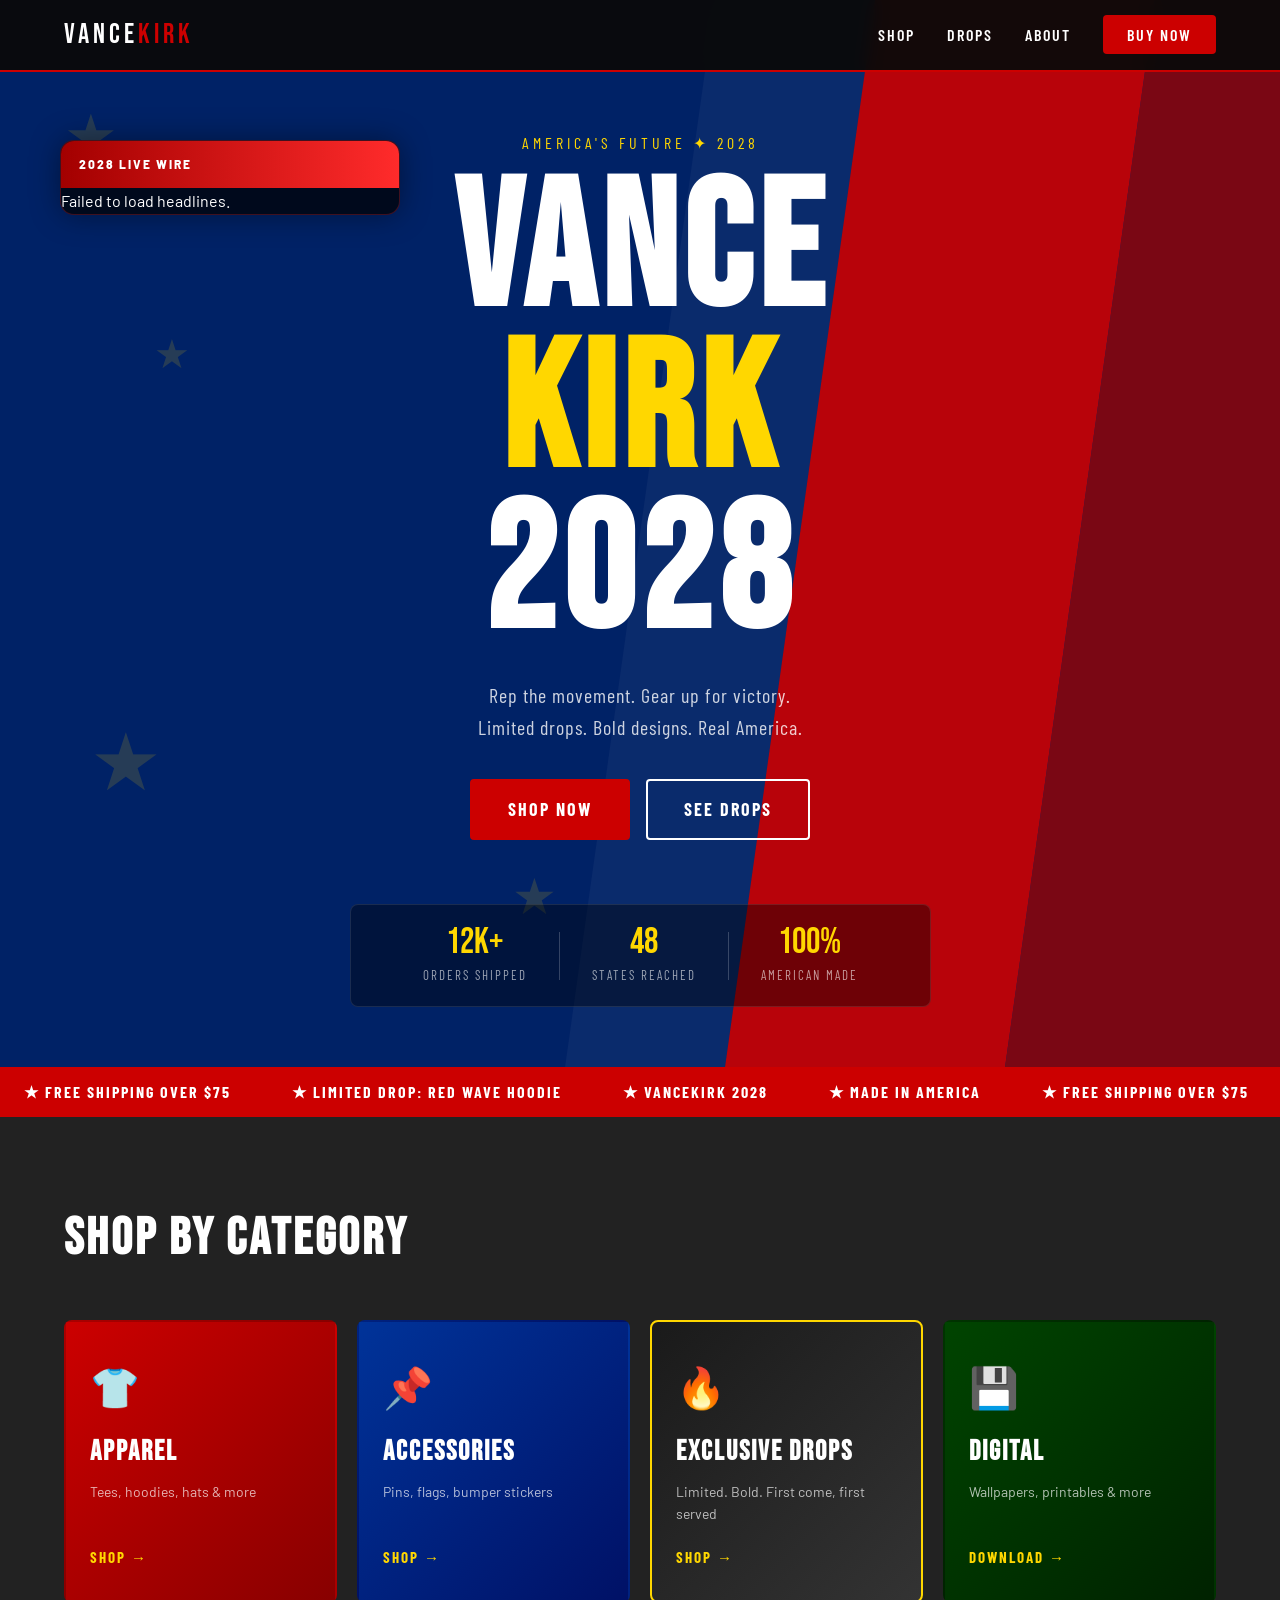
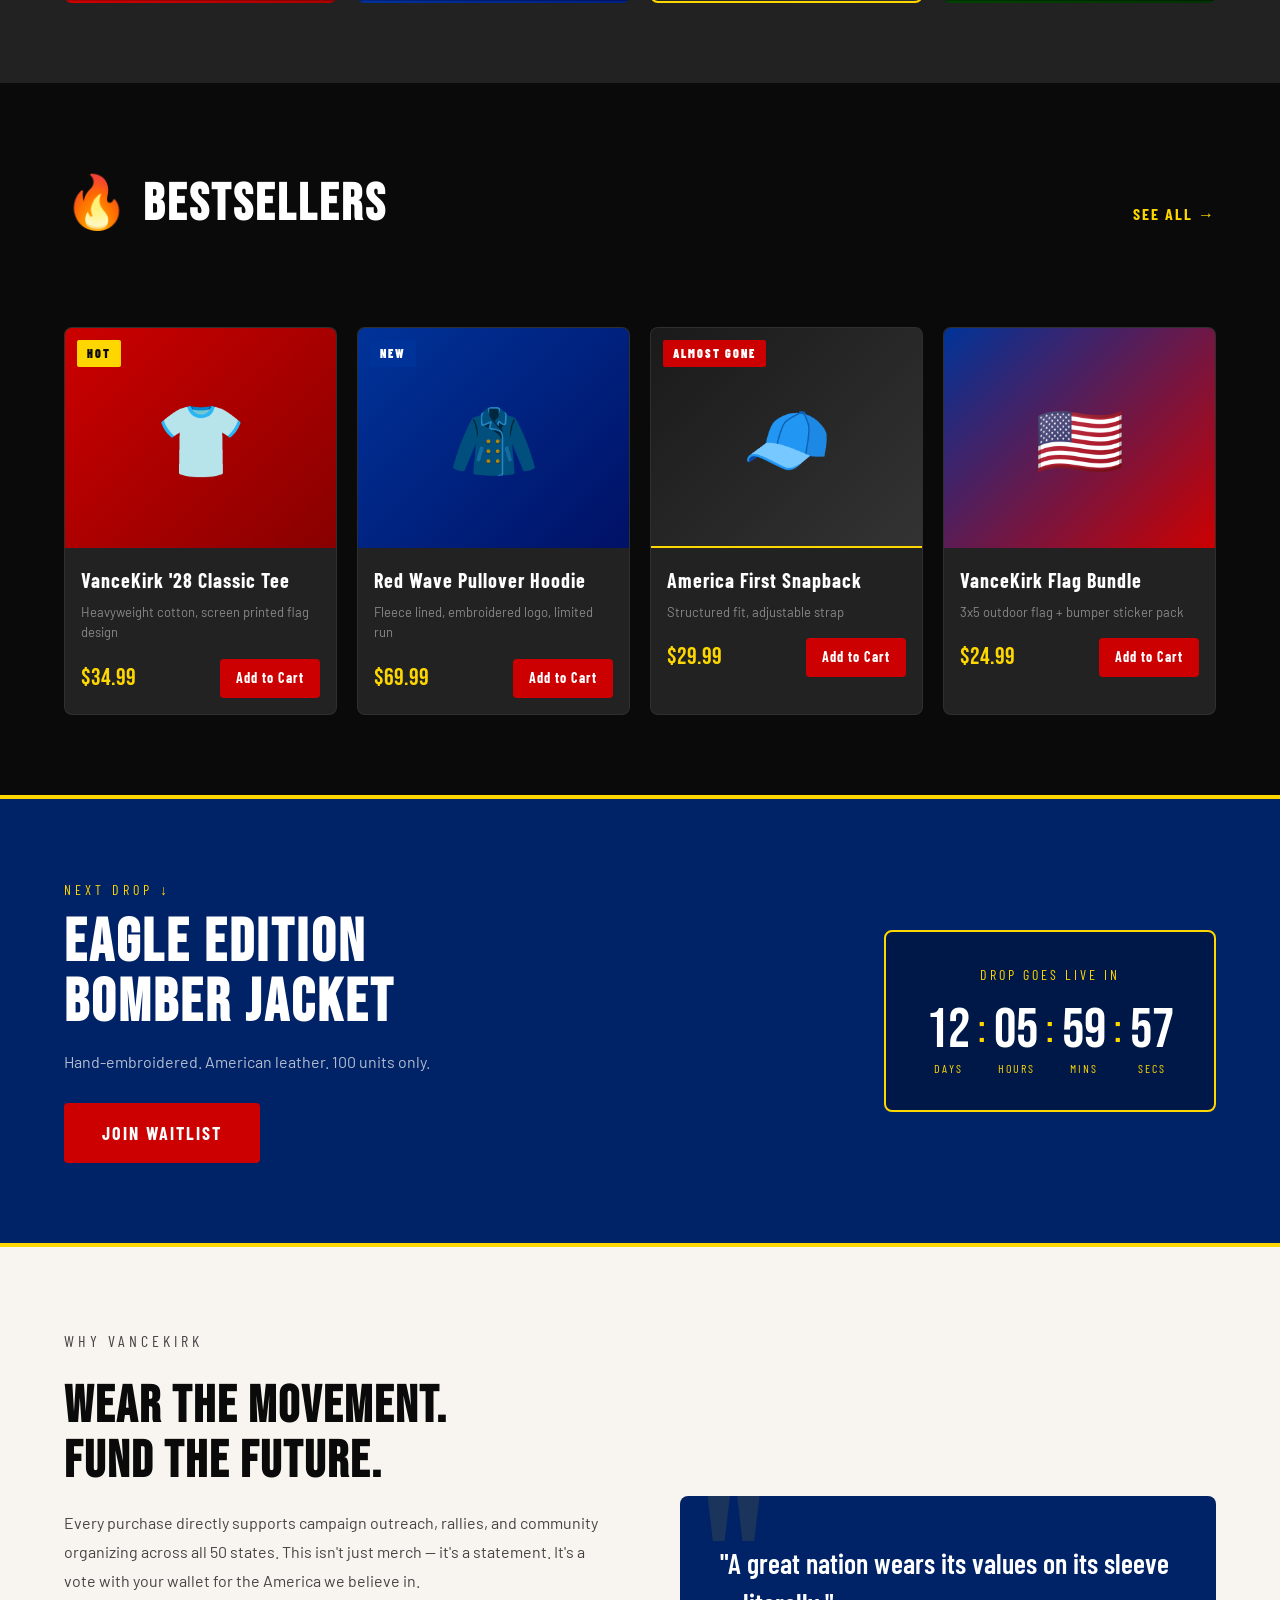
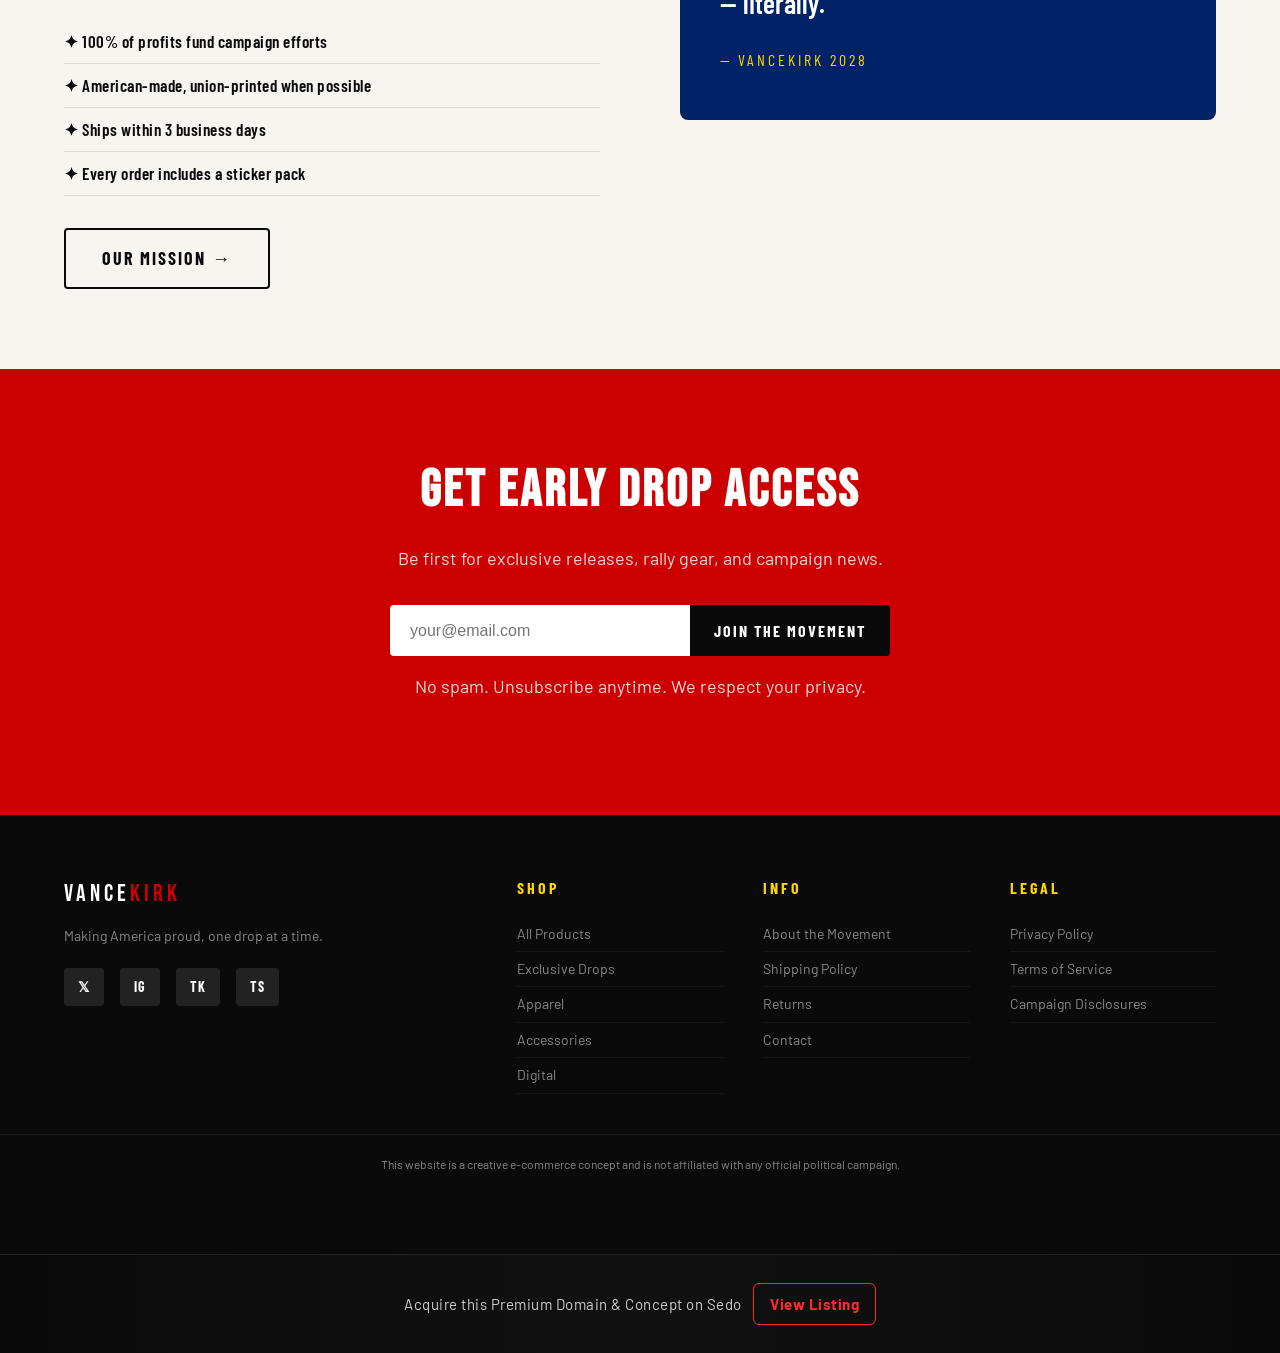
==== index.html @ 20e919e7 "Add floating news panel with dynamic headlines" ====
<!DOCTYPE html>
<html lang="en">
<head>
  <meta charset="UTF-8" />
  <meta name="viewport" content="width=device-width, initial-scale=1.0" />
  <title>VanceKirk Store — 2028</title>
  <link rel="preconnect" href="https://fonts.googleapis.com" />
  <link href="https://fonts.googleapis.com/css2?family=Bebas+Neue&family=Barlow+Condensed:wght@400;600;700;900&family=Barlow:wght@400;500;600&display=swap" rel="stylesheet" />
  <link rel="stylesheet" href="css/style.css" />
</head>
<body>

  <!-- NAV -->
  <nav class="navbar">
    <div class="nav-inner">
      <a href="index.html" class="logo">VANCE<span>KIRK</span></a>
      <ul class="nav-links">
        <li><a href="shop.html">Shop</a></li>
        <li><a href="drops.html">Drops</a></li>
        <li><a href="about.html">About</a></li>
        <li><a href="shop.html" class="nav-cta">Buy Now</a></li>
      </ul>
      <button class="hamburger" aria-label="Open menu" onclick="toggleMenu()">&#9776;</button>
    </div>
    <div class="mobile-menu" id="mobileMenu">
      <a href="shop.html">Shop</a>
      <a href="drops.html">Drops</a>
      <a href="about.html">About</a>
    </div>
  </nav>

  <!-- HERO -->
  <section class="hero">
    <div class="floating-news">
  <div class="floating-news-header">
    2028 LIVE WIRE
  </div>

  <div id="news-feed" class="floating-news-feed">
    <div class="floating-news-item">
      Loading latest headlines...
    </div>
  </div>
</div>
    <div class="hero-bg">
      <div class="star star-1">★</div>
      <div class="star star-2">★</div>
      <div class="star star-3">★</div>
      <div class="star star-4">★</div>
      <div class="star star-5">★</div>
      <div class="stripe s1"></div>
      <div class="stripe s2"></div>
      <div class="stripe s3"></div>
    </div>
    <div class="hero-content">
      <p class="hero-eyebrow">America's Future ✦ 2028</p>
      <h1 class="hero-title">VANCE<br/><span>KIRK</span><br/>2028</h1>
      <p class="hero-sub">Rep the movement. Gear up for victory.<br/>Limited drops. Bold designs. Real America.</p>
      <div class="hero-btns">
        <a href="shop.html" class="btn btn-primary">Shop Now</a>
        <a href="drops.html" class="btn btn-outline">See Drops</a>
      </div>
      <div class="hero-stats">
        <div class="stat"><span class="stat-num">12K+</span><span class="stat-label">Orders Shipped</span></div>
        <div class="stat-divider"></div>
        <div class="stat"><span class="stat-num">48</span><span class="stat-label">States Reached</span></div>
        <div class="stat-divider"></div>
        <div class="stat"><span class="stat-num">100%</span><span class="stat-label">American Made</span></div>
      </div>
    </div>
  </section>

  <!-- TICKER -->
  <div class="ticker">
    <div class="ticker-inner">
      <span>★ FREE SHIPPING OVER $75 &nbsp;</span>
      <span>★ LIMITED DROP: RED WAVE HOODIE &nbsp;</span>
      <span>★ VANCEKIRK 2028 &nbsp;</span>
      <span>★ MADE IN AMERICA &nbsp;</span>
      <span>★ FREE SHIPPING OVER $75 &nbsp;</span>
      <span>★ LIMITED DROP: RED WAVE HOODIE &nbsp;</span>
      <span>★ VANCEKIRK 2028 &nbsp;</span>
      <span>★ MADE IN AMERICA &nbsp;</span>
    </div>
  </div>

  <!-- CATEGORIES -->
  <section class="section categories-section">
    <div class="container">
      <h2 class="section-title">Shop by Category</h2>
      <div class="categories-grid">
        <a href="shop.html?cat=apparel" class="cat-card cat-apparel">
          <div class="cat-icon">👕</div>
          <h3>Apparel</h3>
          <p>Tees, hoodies, hats & more</p>
          <span class="cat-link">Shop →</span>
        </a>
        <a href="shop.html?cat=accessories" class="cat-card cat-accessories">
          <div class="cat-icon">📌</div>
          <h3>Accessories</h3>
          <p>Pins, flags, bumper stickers</p>
          <span class="cat-link">Shop →</span>
        </a>
        <a href="drops.html" class="cat-card cat-drops">
          <div class="cat-icon">🔥</div>
          <h3>Exclusive Drops</h3>
          <p>Limited. Bold. First come, first served</p>
          <span class="cat-link">Shop →</span>
        </a>
        <a href="shop.html?cat=digital" class="cat-card cat-digital">
          <div class="cat-icon">💾</div>
          <h3>Digital</h3>
          <p>Wallpapers, printables & more</p>
          <span class="cat-link">Download →</span>
        </a>
      </div>
    </div>
  </section>

  <!-- FEATURED PRODUCTS -->
  <section class="section featured-section">
    <div class="container">
      <div class="section-header">
        <h2 class="section-title">🔥 Bestsellers</h2>
        <a href="shop.html" class="see-all">See All →</a>
      </div>
      <div class="products-grid">
        <div class="product-card">
          <div class="product-img img-tee">
            <span class="badge badge-hot">HOT</span>
          </div>
          <div class="product-info">
            <h4>VanceKirk '28 Classic Tee</h4>
            <p class="product-desc">Heavyweight cotton, screen printed flag design</p>
            <div class="product-footer">
              <span class="price">$34.99</span>
              <a href="shop.html" class="add-btn">Add to Cart</a>
            </div>
          </div>
        </div>
        <div class="product-card">
          <div class="product-img img-hoodie">
            <span class="badge badge-new">NEW</span>
          </div>
          <div class="product-info">
            <h4>Red Wave Pullover Hoodie</h4>
            <p class="product-desc">Fleece lined, embroidered logo, limited run</p>
            <div class="product-footer">
              <span class="price">$69.99</span>
              <a href="shop.html" class="add-btn">Add to Cart</a>
            </div>
          </div>
        </div>
        <div class="product-card">
          <div class="product-img img-hat">
            <span class="badge badge-sold">ALMOST GONE</span>
          </div>
          <div class="product-info">
            <h4>America First Snapback</h4>
            <p class="product-desc">Structured fit, adjustable strap</p>
            <div class="product-footer">
              <span class="price">$29.99</span>
              <a href="shop.html" class="add-btn">Add to Cart</a>
            </div>
          </div>
        </div>
        <div class="product-card">
          <div class="product-img img-flag">
          </div>
          <div class="product-info">
            <h4>VanceKirk Flag Bundle</h4>
            <p class="product-desc">3x5 outdoor flag + bumper sticker pack</p>
            <div class="product-footer">
              <span class="price">$24.99</span>
              <a href="shop.html" class="add-btn">Add to Cart</a>
            </div>
          </div>
        </div>
      </div>
    </div>
  </section>

  <!-- DROP COUNTDOWN -->
  <section class="drop-banner">
    <div class="container drop-inner">
      <div class="drop-text">
        <p class="drop-eyebrow">Next Drop ↓</p>
        <h2>Eagle Edition<br/>Bomber Jacket</h2>
        <p>Hand-embroidered. American leather. 100 units only.</p>
        <a href="drops.html" class="btn btn-primary">Join Waitlist</a>
      </div>
      <div class="countdown-box">
        <p class="countdown-label">Drop goes live in</p>
        <div class="countdown" id="countdown">
          <div class="cd-block"><span id="cd-days">00</span><label>Days</label></div>
          <div class="cd-sep">:</div>
          <div class="cd-block"><span id="cd-hours">00</span><label>Hours</label></div>
          <div class="cd-sep">:</div>
          <div class="cd-block"><span id="cd-mins">00</span><label>Mins</label></div>
          <div class="cd-sep">:</div>
          <div class="cd-block"><span id="cd-secs">00</span><label>Secs</label></div>
        </div>
      </div>
    </div>
  </section>

  <!-- MISSION -->
  <section class="section mission-section">
    <div class="container mission-inner">
      <div class="mission-text">
        <p class="eyebrow">Why VanceKirk</p>
        <h2>Wear the Movement.<br/>Fund the Future.</h2>
        <p>Every purchase directly supports campaign outreach, rallies, and community organizing across all 50 states. This isn't just merch — it's a statement. It's a vote with your wallet for the America we believe in.</p>
        <ul class="mission-list">
          <li>✦ 100% of profits fund campaign efforts</li>
          <li>✦ American-made, union-printed when possible</li>
          <li>✦ Ships within 3 business days</li>
          <li>✦ Every order includes a sticker pack</li>
        </ul>
        <a href="about.html" class="btn btn-outline">Our Mission →</a>
      </div>
      <div class="mission-quote">
        <blockquote>
          "A great nation wears its values on its sleeve — literally."
        </blockquote>
        <cite>— VanceKirk 2028</cite>
      </div>
    </div>
  </section>

  <!-- NEWSLETTER -->
  <section class="newsletter-section">
    <div class="container newsletter-inner">
      <h2>Get Early Drop Access</h2>
      <p>Be first for exclusive releases, rally gear, and campaign news.</p>
      <form class="newsletter-form" onsubmit="subscribeNewsletter(event)">
        <input type="email" placeholder="your@email.com" required />
        <button type="submit">Join the Movement</button>
      </form>
      <p class="nl-fine">No spam. Unsubscribe anytime. We respect your privacy.</p>
    </div>
  </section>

  <!-- FOOTER -->
  <footer class="footer">
    <div class="container footer-inner">
      <div class="footer-brand">
        <a href="index.html" class="logo">VANCE<span>KIRK</span></a>
        <p>Making America proud, one drop at a time.</p>
        <div class="socials">
          <a href="#" aria-label="Twitter">𝕏</a>
          <a href="#" aria-label="Instagram">IG</a>
          <a href="#" aria-label="TikTok">TK</a>
          <a href="#" aria-label="Truth Social">TS</a>
        </div>
      </div>
      <div class="footer-links">
        <h4>Shop</h4>
        <a href="shop.html">All Products</a>
        <a href="drops.html">Exclusive Drops</a>
        <a href="shop.html?cat=apparel">Apparel</a>
        <a href="shop.html?cat=accessories">Accessories</a>
        <a href="shop.html?cat=digital">Digital</a>
      </div>
      <div class="footer-links">
        <h4>Info</h4>
        <a href="about.html">About the Movement</a>
        <a href="#">Shipping Policy</a>
        <a href="#">Returns</a>
        <a href="#">Contact</a>
      </div>
      <div class="footer-links">
        <h4>Legal</h4>
        <a href="#">Privacy Policy</a>
        <a href="#">Terms of Service</a>
        <a href="#">Campaign Disclosures</a>
      </div>
    </div>
    <div class="footer-bottom">
      <p>This website is a creative e-commerce concept and is not affiliated with any official political campaign.</p>
    </div>
  </footer>

  <div class="cart-toast" id="cartToast">✓ Added to cart!</div>



<script>
const API_KEY = "8fad02c21def4e9aa318140fb9c4ca43";

const query = encodeURIComponent(
  'Trump OR "JD Vance" OR "Charlie Kirk" OR "2028 election" OR "Erika Kirk" OR "Republican Party" OR "Elon Musk"'
);

fetch(`https://newsapi.org/v2/everything?q=${query}&language=en&sortBy=publishedAt&pageSize=6&apiKey=${API_KEY}`)
  .then(res => res.json())
  .then(data => {
    const container = document.getElementById("news-feed");

    if (!data.articles || data.articles.length === 0) {
      container.innerHTML = "<div class='news-item'>No news available.</div>";
      return;
    }

    container.innerHTML = "";

    data.articles.forEach(article => {
      const item = document.createElement("a");
      item.className = "floating-news-item";
      item.href = article.url;
      item.target = "_blank";

      item.innerHTML = `
  <a href="${article.url}" target="_blank">
    <h3>${article.title}</h3>
    <p>${article.source.name}</p>
  </a>
`;

      container.appendChild(item);
    });
  })
  .catch(() => {
    document.getElementById("news-feed").innerHTML =
      "<div class='news-item'>Failed to load headlines.</div>";
  });
</script>

  <script src="js/main.js"></script>

  <div class="domain-sale">
    Acquire this Premium Domain & Concept on Sedo
  <a href="https://sedo.com/search/details/?domain=vancekirk.store" target="_blank">
    View Listing
  </a>
</div>

</body>
</body>
</html>
---- css/style.css ----
/* ===================== RESET & BASE ===================== */
*, *::before, *::after { box-sizing: border-box; margin: 0; padding: 0; }

:root {
  --red: #CC0000;
  --red-dark: #990000;
  --red-light: #FF2222;
  --blue: #003399;
  --blue-dark: #002266;
  --blue-mid: #1144BB;
  --gold: #FFD700;
  --gold-dark: #CC9900;
  --white: #FFFFFF;
  --off-white: #F8F5F0;
  --near-black: #0A0A0A;
  --gray: #222222;
  --gray-mid: #444444;
  --gray-light: #888888;
  --font-display: 'Bebas Neue', sans-serif;
  --font-cond: 'Barlow Condensed', sans-serif;
  --font-body: 'Barlow', sans-serif;
  --transition: 0.2s ease;
  --radius: 4px;
  --radius-lg: 8px;
}

html { scroll-behavior: smooth; }

body {
  font-family: var(--font-body);
  background: var(--near-black);
  color: var(--white);
  overflow-x: hidden;
  font-size: 16px;
  line-height: 1.6;
}

a { text-decoration: none; color: inherit; }
ul { list-style: none; }
img { max-width: 100%; display: block; }

.container {
  max-width: 1200px;
  margin: 0 auto;
  padding: 0 24px;
}

/* ===================== BUTTONS ===================== */
.btn {
  display: inline-block;
  font-family: var(--font-cond);
  font-size: 18px;
  font-weight: 700;
  letter-spacing: 2px;
  text-transform: uppercase;
  padding: 14px 36px;
  border-radius: var(--radius);
  cursor: pointer;
  transition: all var(--transition);
  border: 2px solid transparent;
}

.btn-primary {
  background: var(--red);
  color: var(--white);
  border-color: var(--red);
}
.btn-primary:hover {
  background: var(--red-light);
  border-color: var(--red-light);
  transform: translateY(-2px);
}

.btn-outline {
  background: transparent;
  color: var(--white);
  border-color: var(--white);
}
.btn-outline:hover {
  background: var(--white);
  color: var(--near-black);
}

/* ===================== NAVBAR ===================== */
.navbar {
  position: fixed;
  top: 0; left: 0; right: 0;
  z-index: 1000;
  background: rgba(10,10,10,0.95);
  backdrop-filter: blur(8px);
  border-bottom: 2px solid var(--red);
}

.nav-inner {
  max-width: 1200px;
  margin: 0 auto;
  padding: 0 24px;
  height: 70px;
  display: flex;
  align-items: center;
  justify-content: space-between;
}

.logo {
  font-family: var(--font-display);
  font-size: 28px;
  letter-spacing: 4px;
  color: var(--white);
}
.logo span { color: var(--red); }

.nav-links {
  display: flex;
  align-items: center;
  gap: 32px;
}

.nav-links a {
  font-family: var(--font-cond);
  font-size: 16px;
  font-weight: 600;
  letter-spacing: 2px;
  text-transform: uppercase;
  color: var(--white);
  transition: color var(--transition);
}
.nav-links a:hover { color: var(--gold); }

.nav-cta {
  background: var(--red) !important;
  color: var(--white) !important;
  padding: 10px 24px;
  border-radius: var(--radius);
}
.nav-cta:hover { background: var(--red-light) !important; }

.hamburger {
  display: none;
  background: none;
  border: none;
  color: var(--white);
  font-size: 24px;
  cursor: pointer;
}

.mobile-menu {
  display: none;
  flex-direction: column;
  background: var(--near-black);
  padding: 16px 24px;
  border-top: 1px solid var(--gray);
}
.mobile-menu.open { display: flex; }
.mobile-menu a {
  font-family: var(--font-cond);
  font-size: 20px;
  font-weight: 700;
  letter-spacing: 2px;
  padding: 12px 0;
  border-bottom: 1px solid var(--gray);
  color: var(--white);
}

/* ===================== HERO ===================== */
.hero {
  position: relative;
  min-height: 100vh;
  display: flex;
  align-items: center;
  justify-content: center;
  overflow: hidden;
  padding-top: 70px;
}

.hero-bg {
  position: absolute;
  inset: 0;
  background: var(--blue-dark);
  overflow: hidden;
}

.stripe {
  position: absolute;
  right: -60px;
  width: 280px;
  height: 100%;
  transform: skewX(-8deg);
}
.s1 { background: var(--red); right: 200px; opacity: 0.9; }
.s2 { background: var(--red-dark); right: -80px; opacity: 0.8; }
.s3 { background: rgba(255,255,255,0.04); right: 480px; width: 160px; }

.star {
  position: absolute;
  color: rgba(255,215,0,0.15);
  font-size: 120px;
  animation: pulse 3s ease-in-out infinite alternate;
}
.star-1 { top: 8%; left: 5%; font-size: 60px; animation-delay: 0s; }
.star-2 { top: 30%; left: 12%; font-size: 40px; animation-delay: 0.5s; }
.star-3 { top: 65%; left: 7%; font-size: 80px; animation-delay: 1s; }
.star-4 { top: 15%; left: 55%; font-size: 30px; animation-delay: 1.5s; }
.star-5 { top: 80%; left: 40%; font-size: 50px; animation-delay: 0.3s; }

@keyframes pulse {
  from { opacity: 0.1; transform: scale(1); }
  to { opacity: 0.25; transform: scale(1.05); }
}

.hero-content {
  position: relative;
  z-index: 2;
  text-align: center;
  padding: 60px 24px;
  animation: fadeUp 0.8s ease forwards;
}

@keyframes fadeUp {
  from { opacity: 0; transform: translateY(30px); }
  to { opacity: 1; transform: translateY(0); }
}

.hero-eyebrow {
  font-family: var(--font-cond);
  font-size: 16px;
  letter-spacing: 4px;
  text-transform: uppercase;
  color: var(--gold);
  margin-bottom: 16px;
}

.hero-title {
  font-family: var(--font-display);
  font-size: clamp(80px, 14vw, 180px);
  line-height: 0.9;
  letter-spacing: 6px;
  margin-bottom: 24px;
  color: var(--white);
}
.hero-title span { color: var(--gold); }

.hero-sub {
  font-family: var(--font-cond);
  font-size: 20px;
  color: rgba(255,255,255,0.8);
  margin-bottom: 36px;
  letter-spacing: 1px;
}

.hero-btns {
  display: flex;
  gap: 16px;
  justify-content: center;
  flex-wrap: wrap;
  margin-bottom: 64px;
}

.hero-stats {
  display: flex;
  justify-content: center;
  align-items: center;
  gap: 0;
  flex-wrap: wrap;
  background: rgba(0,0,0,0.4);
  border: 1px solid rgba(255,255,255,0.1);
  border-radius: var(--radius-lg);
  padding: 20px 40px;
  display: inline-flex;
}

.stat {
  display: flex;
  flex-direction: column;
  align-items: center;
  padding: 0 32px;
}
.stat-num {
  font-family: var(--font-display);
  font-size: 36px;
  color: var(--gold);
  line-height: 1;
}
.stat-label {
  font-family: var(--font-cond);
  font-size: 13px;
  letter-spacing: 2px;
  text-transform: uppercase;
  color: rgba(255,255,255,0.6);
  margin-top: 4px;
}
.stat-divider {
  width: 1px;
  height: 48px;
  background: rgba(255,255,255,0.2);
}

/* ===================== TICKER ===================== */
.ticker {
  background: var(--red);
  padding: 12px 0;
  overflow: hidden;
  white-space: nowrap;
}
.ticker-inner {
  display: inline-block;
  animation: scroll-left 30s linear infinite;
}
.ticker-inner span {
  font-family: var(--font-cond);
  font-size: 16px;
  font-weight: 700;
  letter-spacing: 2px;
  text-transform: uppercase;
  color: var(--white);
  padding: 0 24px;
}

@keyframes scroll-left {
  from { transform: translateX(0); }
  to { transform: translateX(-50%); }
}

/* ===================== SECTIONS ===================== */
.section { padding: 80px 0; }

.section-title {
  font-family: var(--font-display);
  font-size: 52px;
  letter-spacing: 3px;
  color: var(--white);
  margin-bottom: 40px;
}

.section-header {
  display: flex;
  align-items: baseline;
  justify-content: space-between;
  margin-bottom: 40px;
}

.see-all {
  font-family: var(--font-cond);
  font-size: 16px;
  font-weight: 700;
  letter-spacing: 2px;
  color: var(--gold);
  text-transform: uppercase;
  transition: color var(--transition);
}
.see-all:hover { color: var(--white); }

/* ===================== CATEGORIES ===================== */
.categories-section { background: var(--gray); }

.categories-grid {
  display: grid;
  grid-template-columns: repeat(4, 1fr);
  gap: 20px;
}

.cat-card {
  display: flex;
  flex-direction: column;
  align-items: flex-start;
  padding: 32px 24px;
  border-radius: var(--radius-lg);
  border: 2px solid transparent;
  transition: all 0.25s ease;
  cursor: pointer;
}
.cat-card:hover { transform: translateY(-4px); border-color: var(--gold); }

.cat-apparel { background: linear-gradient(135deg, #CC0000, #880000); }
.cat-accessories { background: linear-gradient(135deg, #003399, #001166); }
.cat-drops { background: linear-gradient(135deg, #1a1a1a, #333); border: 2px solid var(--gold) !important; }
.cat-digital { background: linear-gradient(135deg, #004400, #002200); }

.cat-icon { font-size: 40px; margin-bottom: 12px; }
.cat-card h3 {
  font-family: var(--font-display);
  font-size: 28px;
  letter-spacing: 2px;
  color: var(--white);
  margin-bottom: 6px;
}
.cat-card p {
  font-size: 14px;
  color: rgba(255,255,255,0.7);
  margin-bottom: 20px;
  flex: 1;
}
.cat-link {
  font-family: var(--font-cond);
  font-size: 15px;
  font-weight: 700;
  letter-spacing: 2px;
  color: var(--gold);
  text-transform: uppercase;
}

/* ===================== PRODUCTS ===================== */
.featured-section { background: var(--near-black); }

.products-grid {
  display: grid;
  grid-template-columns: repeat(4, 1fr);
  gap: 20px;
}

.product-card {
  background: var(--gray);
  border-radius: var(--radius-lg);
  overflow: hidden;
  border: 1px solid rgba(255,255,255,0.06);
  transition: all 0.25s ease;
}
.product-card:hover { transform: translateY(-4px); border-color: var(--red); }

.product-img {
  height: 220px;
  position: relative;
  display: flex;
  align-items: center;
  justify-content: center;
  font-size: 64px;
}

.img-tee { background: linear-gradient(135deg, #CC0000 0%, #880000 100%); }
.img-tee::after { content: '👕'; font-size: 72px; }
.img-hoodie { background: linear-gradient(135deg, #003399 0%, #001166 100%); }
.img-hoodie::after { content: '🧥'; font-size: 72px; }
.img-hat { background: linear-gradient(135deg, #1a1a1a 0%, #333 100%); border-bottom: 2px solid var(--gold); }
.img-hat::after { content: '🧢'; font-size: 72px; }
.img-flag { background: linear-gradient(135deg, #003399 0%, #CC0000 100%); }
.img-flag::after { content: '🇺🇸'; font-size: 72px; }

.badge {
  position: absolute;
  top: 12px; left: 12px;
  font-family: var(--font-cond);
  font-size: 12px;
  font-weight: 900;
  letter-spacing: 2px;
  padding: 4px 10px;
  border-radius: 2px;
  z-index: 2;
}
.badge-hot { background: var(--gold); color: var(--near-black); }
.badge-new { background: var(--blue); color: var(--white); }
.badge-sold { background: var(--red); color: var(--white); }

.product-info { padding: 16px; }
.product-info h4 {
  font-family: var(--font-cond);
  font-size: 20px;
  font-weight: 700;
  letter-spacing: 1px;
  color: var(--white);
  margin-bottom: 6px;
}
.product-desc {
  font-size: 13px;
  color: var(--gray-light);
  margin-bottom: 16px;
}
.product-footer {
  display: flex;
  align-items: center;
  justify-content: space-between;
}
.price {
  font-family: var(--font-display);
  font-size: 24px;
  color: var(--gold);
}
.add-btn {
  font-family: var(--font-cond);
  font-size: 14px;
  font-weight: 700;
  letter-spacing: 1px;
  background: var(--red);
  color: var(--white);
  padding: 8px 16px;
  border-radius: var(--radius);
  cursor: pointer;
  transition: background var(--transition);
  border: none;
}
.add-btn:hover { background: var(--red-light); }

/* ===================== DROP BANNER ===================== */
.drop-banner {
  background: var(--blue-dark);
  border-top: 4px solid var(--gold);
  border-bottom: 4px solid var(--gold);
  padding: 80px 24px;
}
.drop-inner {
  display: flex;
  align-items: center;
  justify-content: space-between;
  gap: 60px;
  flex-wrap: wrap;
}
.drop-text p.drop-eyebrow {
  font-family: var(--font-cond);
  font-size: 14px;
  letter-spacing: 4px;
  text-transform: uppercase;
  color: var(--gold);
  margin-bottom: 12px;
}
.drop-text h2 {
  font-family: var(--font-display);
  font-size: 60px;
  line-height: 1;
  letter-spacing: 3px;
  color: var(--white);
  margin-bottom: 16px;
}
.drop-text p {
  font-size: 16px;
  color: rgba(255,255,255,0.7);
  margin-bottom: 28px;
}

.countdown-box {
  text-align: center;
  background: rgba(0,0,0,0.3);
  border: 2px solid var(--gold);
  border-radius: var(--radius-lg);
  padding: 32px 40px;
  min-width: 320px;
}
.countdown-label {
  font-family: var(--font-cond);
  font-size: 14px;
  letter-spacing: 3px;
  text-transform: uppercase;
  color: var(--gold);
  margin-bottom: 16px;
}
.countdown {
  display: flex;
  align-items: center;
  gap: 8px;
}
.cd-block {
  display: flex;
  flex-direction: column;
  align-items: center;
}
.cd-block span {
  font-family: var(--font-display);
  font-size: 56px;
  color: var(--white);
  line-height: 1;
}
.cd-block label {
  font-family: var(--font-cond);
  font-size: 12px;
  letter-spacing: 2px;
  text-transform: uppercase;
  color: var(--gold);
}
.cd-sep {
  font-family: var(--font-display);
  font-size: 40px;
  color: var(--gold);
  line-height: 1;
  padding-bottom: 20px;
}

/* ===================== MISSION ===================== */
.mission-section { background: var(--off-white); color: var(--near-black); }
.mission-section .section-title,
.mission-section h2 { color: var(--near-black); }

.mission-inner {
  display: grid;
  grid-template-columns: 1fr 1fr;
  gap: 80px;
  align-items: center;
}

.eyebrow {
  font-family: var(--font-cond);
  font-size: 14px;
  letter-spacing: 4px;
  text-transform: uppercase;
  color: var(--red);
  margin-bottom: 12px;
}

.mission-text h2 {
  font-family: var(--font-display);
  font-size: 52px;
  letter-spacing: 2px;
  line-height: 1.05;
  margin-bottom: 20px;
  color: var(--near-black);
}
.mission-text p {
  font-size: 16px;
  color: var(--gray-mid);
  margin-bottom: 24px;
  line-height: 1.8;
}
.mission-list {
  margin-bottom: 32px;
}
.mission-list li {
  font-family: var(--font-cond);
  font-size: 17px;
  font-weight: 600;
  color: var(--near-black);
  padding: 8px 0;
  border-bottom: 1px solid rgba(0,0,0,0.1);
  letter-spacing: 0.5px;
}
.mission-text .btn-outline {
  border-color: var(--near-black);
  color: var(--near-black);
}
.mission-text .btn-outline:hover {
  background: var(--near-black);
  color: var(--white);
}

.mission-quote {
  background: var(--blue-dark);
  border-radius: var(--radius-lg);
  padding: 48px 40px;
  position: relative;
}
.mission-quote::before {
  content: '"';
  font-family: var(--font-display);
  font-size: 200px;
  color: rgba(255,215,0,0.1);
  position: absolute;
  top: -20px;
  left: 20px;
  line-height: 1;
}
blockquote {
  font-family: var(--font-cond);
  font-size: 28px;
  font-weight: 600;
  color: var(--white);
  line-height: 1.4;
  margin-bottom: 24px;
  position: relative;
  z-index: 1;
}
cite {
  font-family: var(--font-cond);
  font-size: 16px;
  letter-spacing: 3px;
  color: var(--gold);
  text-transform: uppercase;
  font-style: normal;
}

/* ===================== NEWSLETTER ===================== */
.newsletter-section {
  background: var(--red);
  padding: 80px 24px;
  text-align: center;
}
.newsletter-section h2 {
  font-family: var(--font-display);
  font-size: 52px;
  letter-spacing: 3px;
  color: var(--white);
  margin-bottom: 12px;
}
.newsletter-section > .container > p {
  font-size: 18px;
  color: rgba(255,255,255,0.85);
  margin-bottom: 32px;
}

.newsletter-form {
  display: flex;
  gap: 0;
  max-width: 500px;
  margin: 0 auto 16px;
}
.newsletter-form input {
  flex: 1;
  padding: 16px 20px;
  font-size: 16px;
  border: none;
  border-radius: var(--radius) 0 0 var(--radius);
  background: var(--white);
  color: var(--near-black);
  outline: none;
}
.newsletter-form button {
  font-family: var(--font-cond);
  font-size: 16px;
  font-weight: 700;
  letter-spacing: 2px;
  text-transform: uppercase;
  padding: 16px 24px;
  background: var(--near-black);
  color: var(--white);
  border: none;
  border-radius: 0 var(--radius) var(--radius) 0;
  cursor: pointer;
  transition: background var(--transition);
  white-space: nowrap;
}
.newsletter-form button:hover { background: var(--gray); }

.nl-fine {
  font-size: 13px;
  color: rgba(255,255,255,0.6);
}

/* ===================== FOOTER ===================== */
.footer {
  background: var(--near-black);
  border-top: 2px solid var(--red);
  padding: 60px 0 0;
}
.footer-inner {
  display: grid;
  grid-template-columns: 2fr 1fr 1fr 1fr;
  gap: 40px;
  padding-bottom: 40px;
}
.footer-brand .logo { font-size: 24px; margin-bottom: 12px; display: block; }
.footer-brand p {
  font-size: 14px;
  color: var(--gray-light);
  margin-bottom: 20px;
}
.socials { display: flex; gap: 16px; }
.socials a {
  font-family: var(--font-cond);
  font-size: 14px;
  font-weight: 700;
  letter-spacing: 1px;
  color: var(--white);
  background: var(--gray);
  padding: 8px 14px;
  border-radius: var(--radius);
  transition: background var(--transition);
}
.socials a:hover { background: var(--red); }

.footer-links h4 {
  font-family: var(--font-cond);
  font-size: 16px;
  font-weight: 700;
  letter-spacing: 3px;
  text-transform: uppercase;
  color: var(--gold);
  margin-bottom: 16px;
}
.footer-links {
  display: flex;
  flex-direction: column;
  gap: 0;
}
.footer-links a {
  font-size: 14px;
  color: var(--gray-light);
  padding: 6px 0;
  transition: color var(--transition);
  border-bottom: 1px solid rgba(255,255,255,0.05);
}
.footer-links a:hover { color: var(--white); }

.footer-bottom {
  border-top: 1px solid rgba(255,255,255,0.08);
  padding: 20px 24px;
  text-align: center;
}
.footer-bottom p {
  font-size: 12px;
  color: var(--gray-light);
}

/* ===================== CART TOAST ===================== */
.cart-toast {
  position: fixed;
  bottom: 32px;
  right: 32px;
  background: var(--gold);
  color: var(--near-black);
  font-family: var(--font-cond);
  font-size: 18px;
  font-weight: 700;
  letter-spacing: 2px;
  padding: 16px 28px;
  border-radius: var(--radius-lg);
  transform: translateY(80px);
  opacity: 0;
  transition: all 0.3s ease;
  z-index: 9999;
}
.cart-toast.show { transform: translateY(0); opacity: 1; }

/* ===================== SHOP PAGE ===================== */
.page-hero {
  background: var(--blue-dark);
  padding: 120px 24px 60px;
  text-align: center;
  border-bottom: 3px solid var(--gold);
}
.page-hero h1 {
  font-family: var(--font-display);
  font-size: 80px;
  letter-spacing: 6px;
  color: var(--white);
  margin-bottom: 12px;
}
.page-hero p {
  font-family: var(--font-cond);
  font-size: 20px;
  color: rgba(255,255,255,0.7);
}

.filters-bar {
  background: var(--gray);
  padding: 20px 24px;
  border-bottom: 1px solid rgba(255,255,255,0.1);
}
.filters-inner {
  display: flex;
  gap: 12px;
  flex-wrap: wrap;
  max-width: 1200px;
  margin: 0 auto;
}
.filter-btn {
  font-family: var(--font-cond);
  font-size: 15px;
  font-weight: 700;
  letter-spacing: 1px;
  text-transform: uppercase;
  padding: 8px 20px;
  border-radius: var(--radius);
  border: 2px solid rgba(255,255,255,0.2);
  background: transparent;
  color: var(--white);
  cursor: pointer;
  transition: all var(--transition);
}
.filter-btn:hover, .filter-btn.active { background: var(--red); border-color: var(--red); }

.shop-grid-section { padding: 60px 0; background: var(--near-black); }
.shop-grid {
  display: grid;
  grid-template-columns: repeat(3, 1fr);
  gap: 24px;
}

/* ===================== ABOUT PAGE ===================== */
.about-content { padding: 80px 0; background: var(--near-black); }
.about-grid { display: grid; grid-template-columns: 1fr 1fr; gap: 80px; align-items: start; }
.about-body h2 {
  font-family: var(--font-display);
  font-size: 48px;
  letter-spacing: 3px;
  color: var(--white);
  margin-bottom: 20px;
}
.about-body p {
  font-size: 16px;
  color: rgba(255,255,255,0.75);
  margin-bottom: 20px;
  line-height: 1.8;
}
.values-list { list-style: none; }
.values-list li {
  font-family: var(--font-cond);
  font-size: 20px;
  font-weight: 700;
  color: var(--white);
  padding: 16px 0;
  border-bottom: 1px solid rgba(255,255,255,0.1);
  display: flex;
  gap: 12px;
}
.values-list li span { color: var(--gold); font-size: 22px; }

/* ===================== DROPS PAGE ===================== */
.drop-grid { display: grid; grid-template-columns: repeat(2, 1fr); gap: 32px; }
.drop-card {
  background: var(--gray);
  border-radius: var(--radius-lg);
  overflow: hidden;
  border: 2px solid rgba(255,215,0,0.3);
  transition: border-color var(--transition);
}
.drop-card:hover { border-color: var(--gold); }
.drop-card-img {
  height: 280px;
  display: flex;
  align-items: center;
  justify-content: center;
  font-size: 80px;
  position: relative;
}
.drop-card-info { padding: 24px; }
.drop-status {
  font-family: var(--font-cond);
  font-size: 13px;
  font-weight: 700;
  letter-spacing: 3px;
  text-transform: uppercase;
  margin-bottom: 8px;
}
.status-live { color: #00FF88; }
.status-coming { color: var(--gold); }
.status-sold { color: var(--gray-light); }
.drop-card-info h3 {
  font-family: var(--font-display);
  font-size: 36px;
  letter-spacing: 2px;
  color: var(--white);
  margin-bottom: 8px;
}
.drop-card-info p { font-size: 14px; color: var(--gray-light); margin-bottom: 20px; }
.drop-meta {
  display: flex;
  justify-content: space-between;
  align-items: center;
  border-top: 1px solid rgba(255,255,255,0.1);
  padding-top: 16px;
}
.drop-units { font-family: var(--font-cond); font-size: 14px; color: var(--gold); letter-spacing: 1px; }

/* ===================== RESPONSIVE ===================== */
@media (max-width: 900px) {
  .nav-links { display: none; }
  .hamburger { display: block; }
  .categories-grid { grid-template-columns: repeat(2, 1fr); }
  .products-grid { grid-template-columns: repeat(2, 1fr); }
  .shop-grid { grid-template-columns: repeat(2, 1fr); }
  .mission-inner { grid-template-columns: 1fr; gap: 40px; }
  .footer-inner { grid-template-columns: 1fr 1fr; }
  .drop-grid { grid-template-columns: 1fr; }
  .about-grid { grid-template-columns: 1fr; }
}

@media (max-width: 600px) {
  .categories-grid { grid-template-columns: 1fr; }
  .products-grid { grid-template-columns: 1fr; }
  .shop-grid { grid-template-columns: 1fr; }
  .hero-title { font-size: 72px; }
  .drop-inner { flex-direction: column; }
  .countdown-box { min-width: unset; width: 100%; }
  .footer-inner { grid-template-columns: 1fr; }
  .newsletter-form { flex-direction: column; }
  .newsletter-form input { border-radius: var(--radius); }
  .newsletter-form button { border-radius: var(--radius); }
  .hero-stats { flex-direction: column; padding: 20px; }
  .stat-divider { width: 80px; height: 1px; }
}
.domain-sale {
  text-align: center;
  padding: 28px 20px;
  margin-top: 60px;
  border-top: 1px solid #222;
  background: linear-gradient(to right, #0a0a0a, #111, #0a0a0a);
  font-size: 15px;
  color: #cfcfcf;
  letter-spacing: 0.5px;
}

.domain-sale a {
  color: #ff2b2b;
  text-decoration: none;
  font-weight: 700;
  padding: 8px 16px;
  border: 1px solid #ff2b2b;
  border-radius: 6px;
  margin-left: 8px;
  transition: all 0.25s ease;
  display: inline-block;
}

.domain-sale a:hover {
  background: #ff2b2b;
  color: #fff;
  box-shadow: 0 0 12px rgba(255, 43, 43, 0.5);
  transform: translateY(-2px);
}

/* FLOATING NEWS PANEL */

.floating-news {
  position: absolute;
  top: 140px;
  left: 60px;
  width: 340px;
  background: rgba(0, 0, 0, 0.72);
  backdrop-filter: blur(12px);
  border: 1px solid rgba(255, 43, 43, 0.25);
  border-radius: 14px;
  overflow: hidden;
  z-index: 20;
  box-shadow: 0 0 30px rgba(0,0,0,0.4);
}

.floating-news-header {
  padding: 14px 18px;
  background: linear-gradient(to right, #a30000, #ff2b2b);
  color: white;
  font-size: 12px;
  font-weight: 800;
  letter-spacing: 2px;
}

.floating-news-feed {
  display: flex;
  flex-direction: column;
}

.floating-news-item {
  padding: 14px 18px;
  border-bottom: 1px solid rgba(255,255,255,0.05);
  transition: 0.25s ease;
}

.floating-news-item:last-child {
  border-bottom: none;
}

.floating-news-item a {
  text-decoration: none;
}

.floating-news-item h3 {
  color: white;
  font-size: 14px;
  line-height: 1.45;
  margin-bottom: 6px;
}

.floating-news-item p {
  color: #999;
  font-size: 12px;
}

.floating-news-item:hover {
  background: rgba(255,255,255,0.03);
  transform: translateX(4px);
}

/* MOBILE */

@media (max-width: 900px) {
  .floating-news {
    position: relative;
    top: auto;
    left: auto;
    width: calc(100% - 40px);
    margin: 30px auto;
  }
}
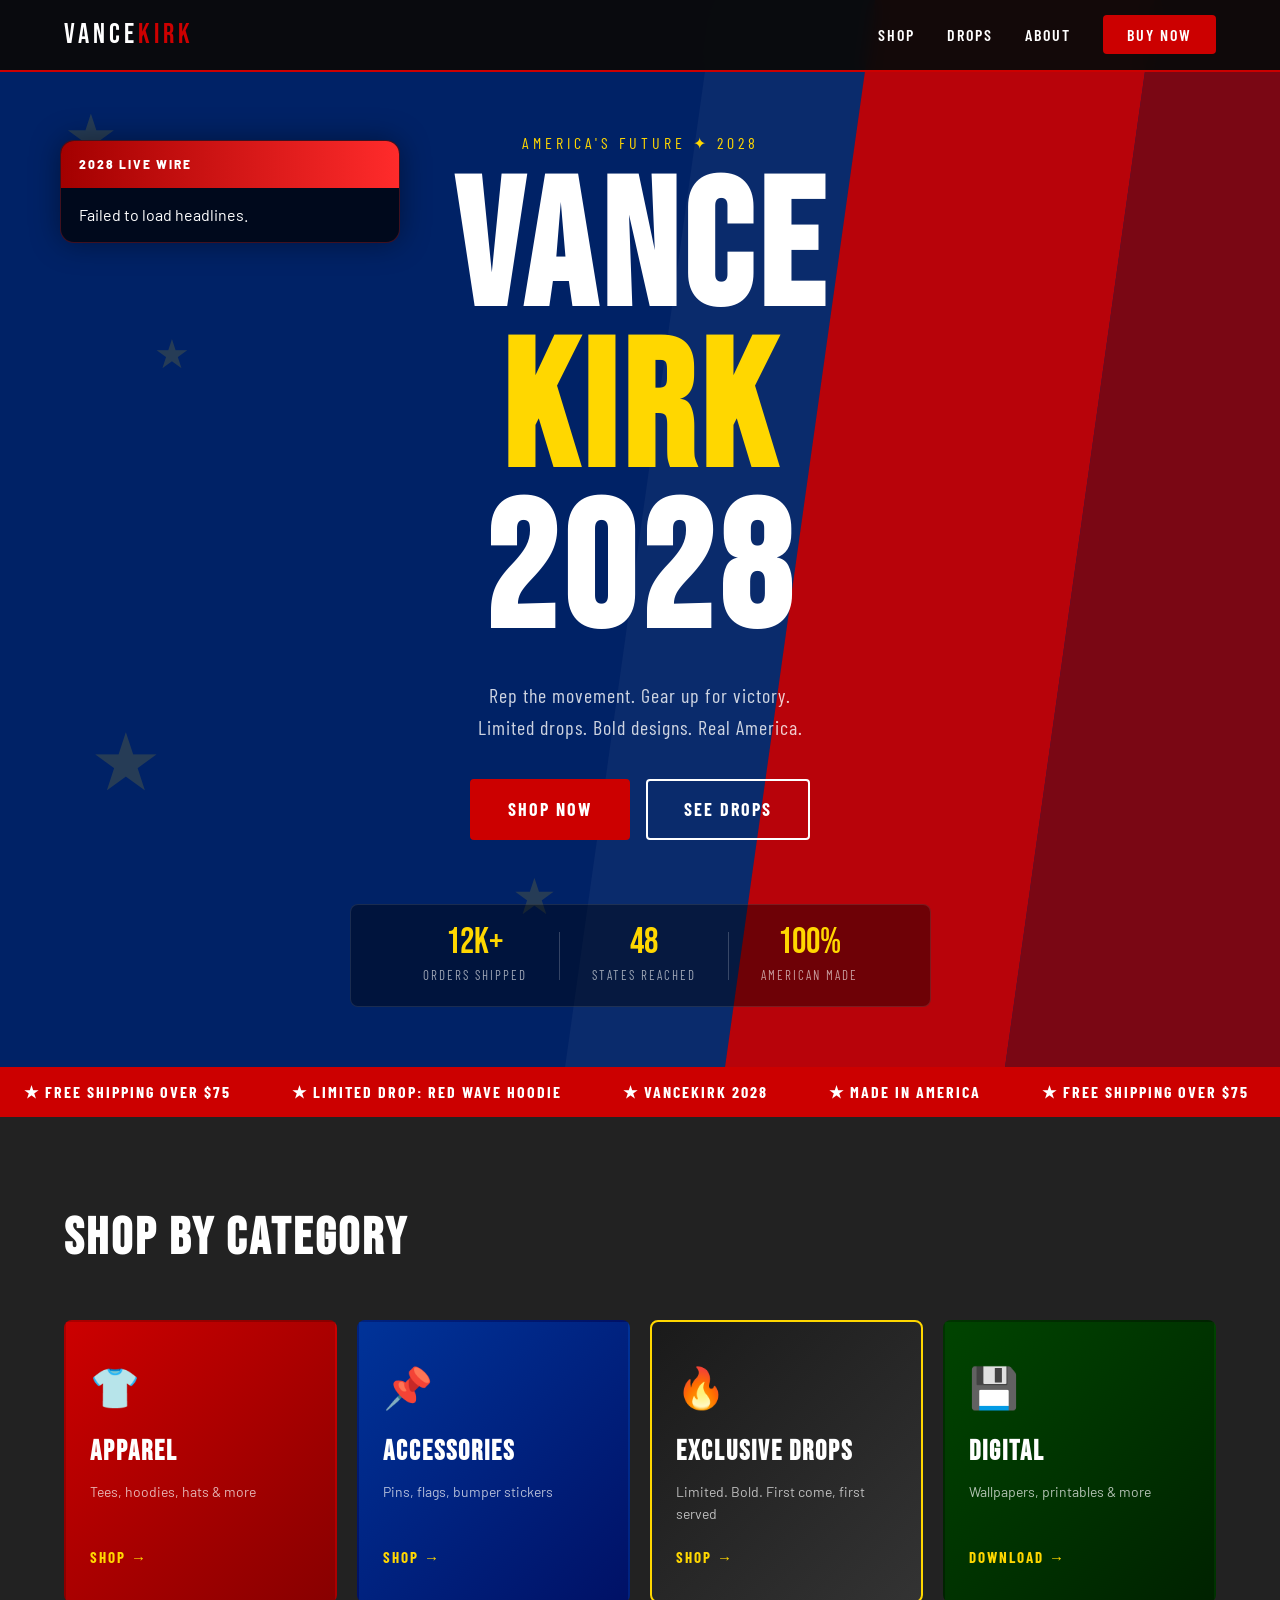
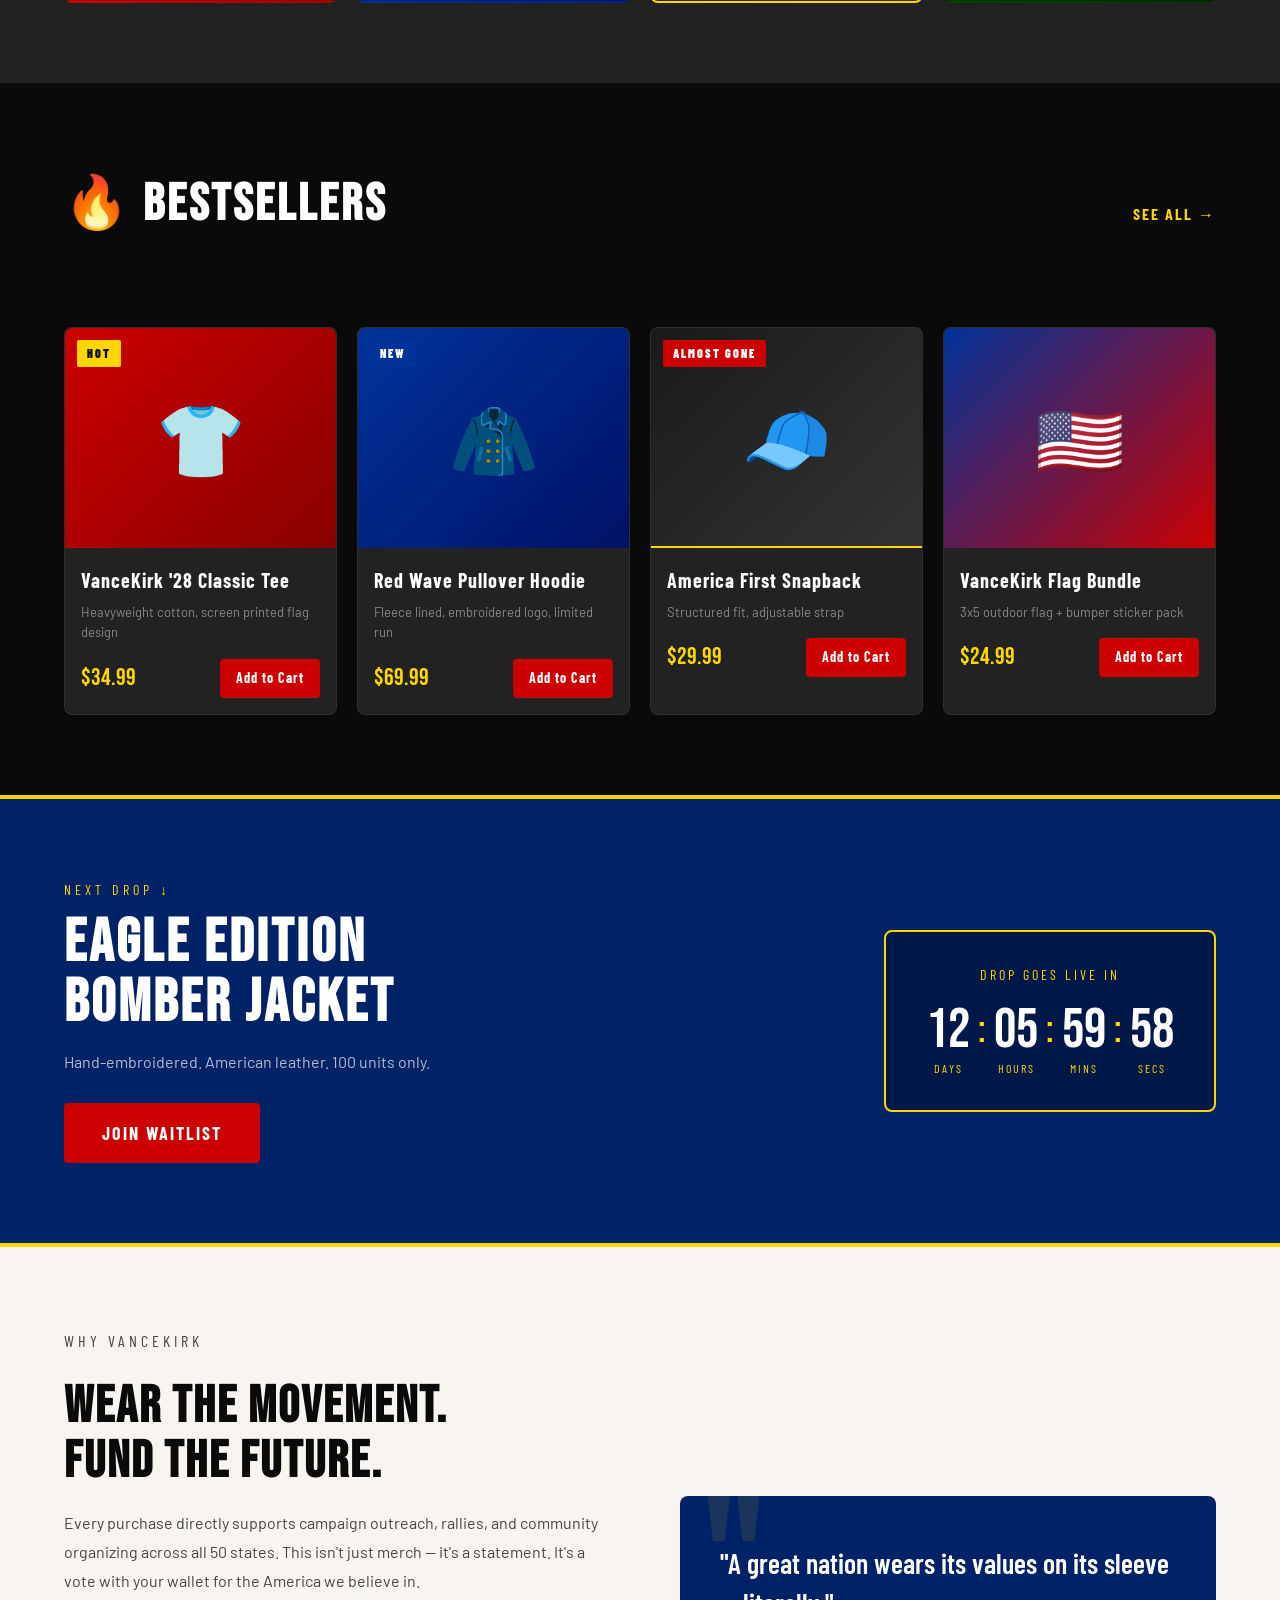
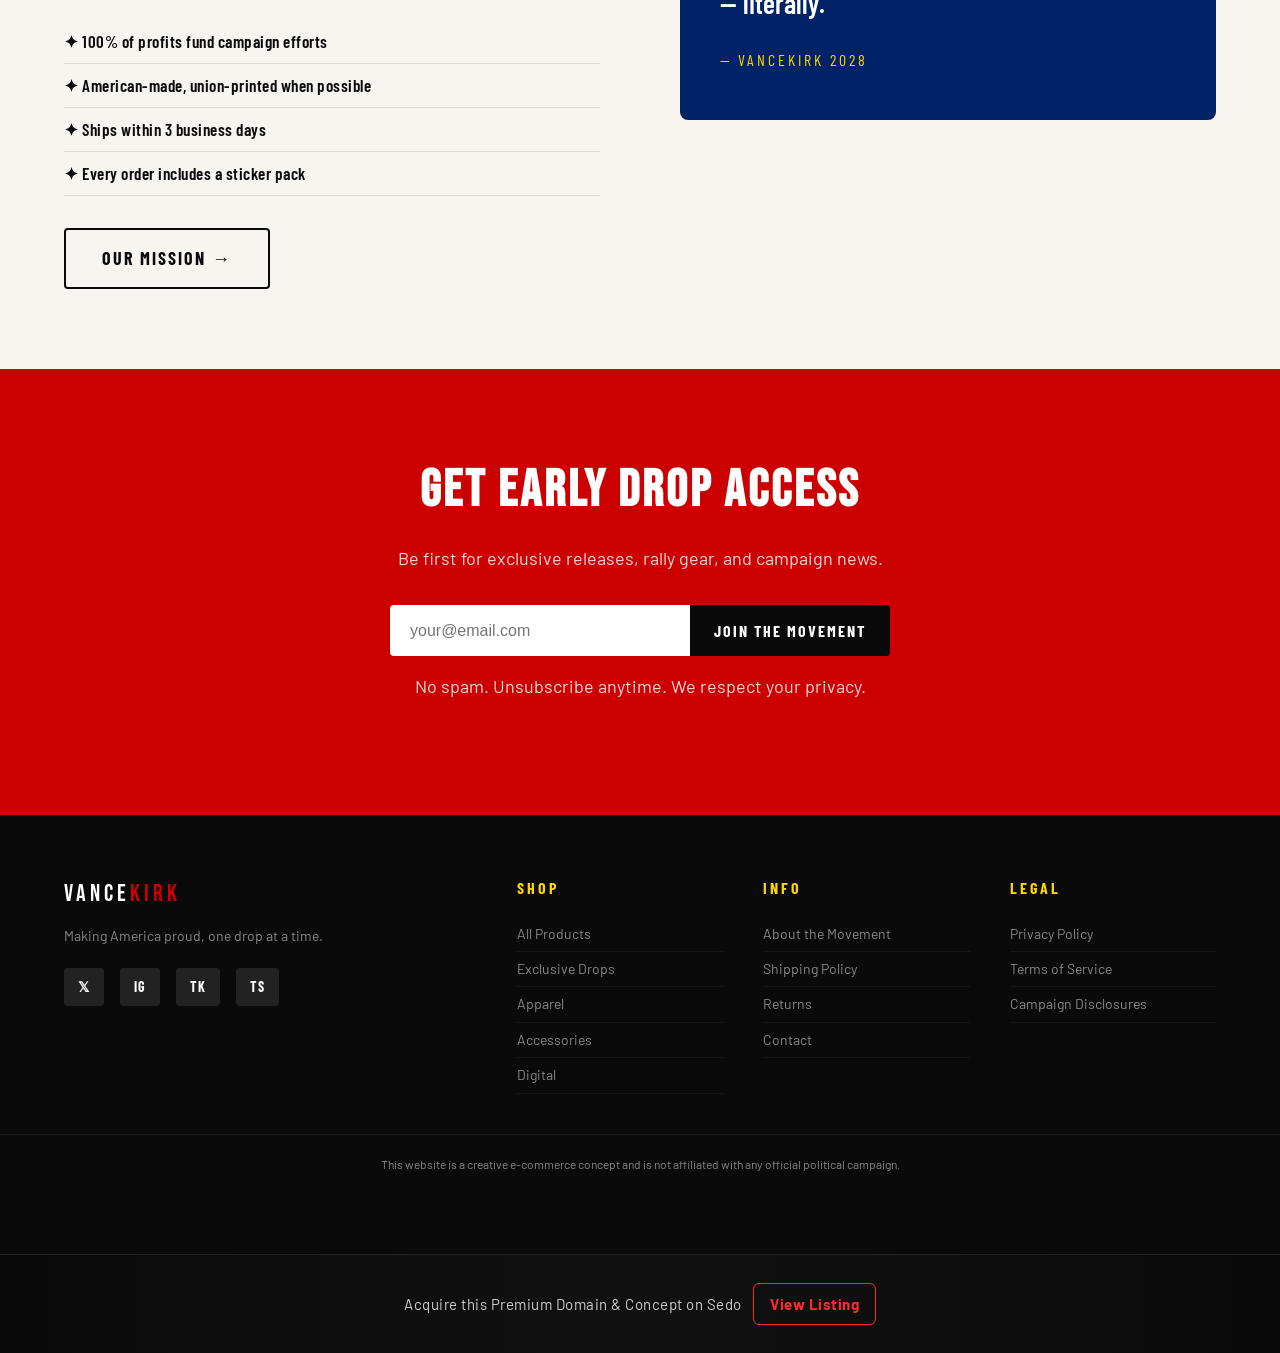
==== commit dc4dae6c: "Update news API integration and improve error handling in floating news section" ====
--- a/index.html
+++ b/index.html
@@ -286,43 +286,45 @@
 
 
 <script>
-const API_KEY = "8fad02c21def4e9aa318140fb9c4ca43";
+const API_KEY = "b7fed2b175342851cdd13ce3294f4453";
 
 const query = encodeURIComponent(
-  'Trump OR "JD Vance" OR "Charlie Kirk" OR "2028 election" OR "Erika Kirk" OR "Republican Party" OR "Elon Musk"'
+  'Trump OR "JD Vance" OR "Charlie Kirk" OR "2028 election" OR "Erika Kirk" OR "Republican" OR "Elon Musk"'
 );
 
-fetch(`https://newsapi.org/v2/everything?q=${query}&language=en&sortBy=publishedAt&pageSize=6&apiKey=${API_KEY}`)
+fetch(`https://gnews.io/api/v4/search?q=${query}&lang=en&country=us&max=5&apikey=${API_KEY}`)
   .then(res => res.json())
   .then(data => {
     const container = document.getElementById("news-feed");
 
     if (!data.articles || data.articles.length === 0) {
-      container.innerHTML = "<div class='news-item'>No news available.</div>";
+      container.innerHTML =
+        "<div class='floating-news-item'>No news available.</div>";
       return;
     }
 
     container.innerHTML = "";
 
     data.articles.forEach(article => {
-      const item = document.createElement("a");
+      const item = document.createElement("div");
+
       item.className = "floating-news-item";
-      item.href = article.url;
-      item.target = "_blank";
 
       item.innerHTML = `
-  <a href="${article.url}" target="_blank">
-    <h3>${article.title}</h3>
-    <p>${article.source.name}</p>
-  </a>
-`;
+        <a href="${article.url}" target="_blank">
+          <h3>${article.title}</h3>
+          <p>${article.source.name}</p>
+        </a>
+      `;
 
       container.appendChild(item);
     });
   })
-  .catch(() => {
+  .catch(error => {
+    console.log(error);
+
     document.getElementById("news-feed").innerHTML =
-      "<div class='news-item'>Failed to load headlines.</div>";
+      "<div class='floating-news-item'>Failed to load headlines.</div>";
   });
 </script>
 
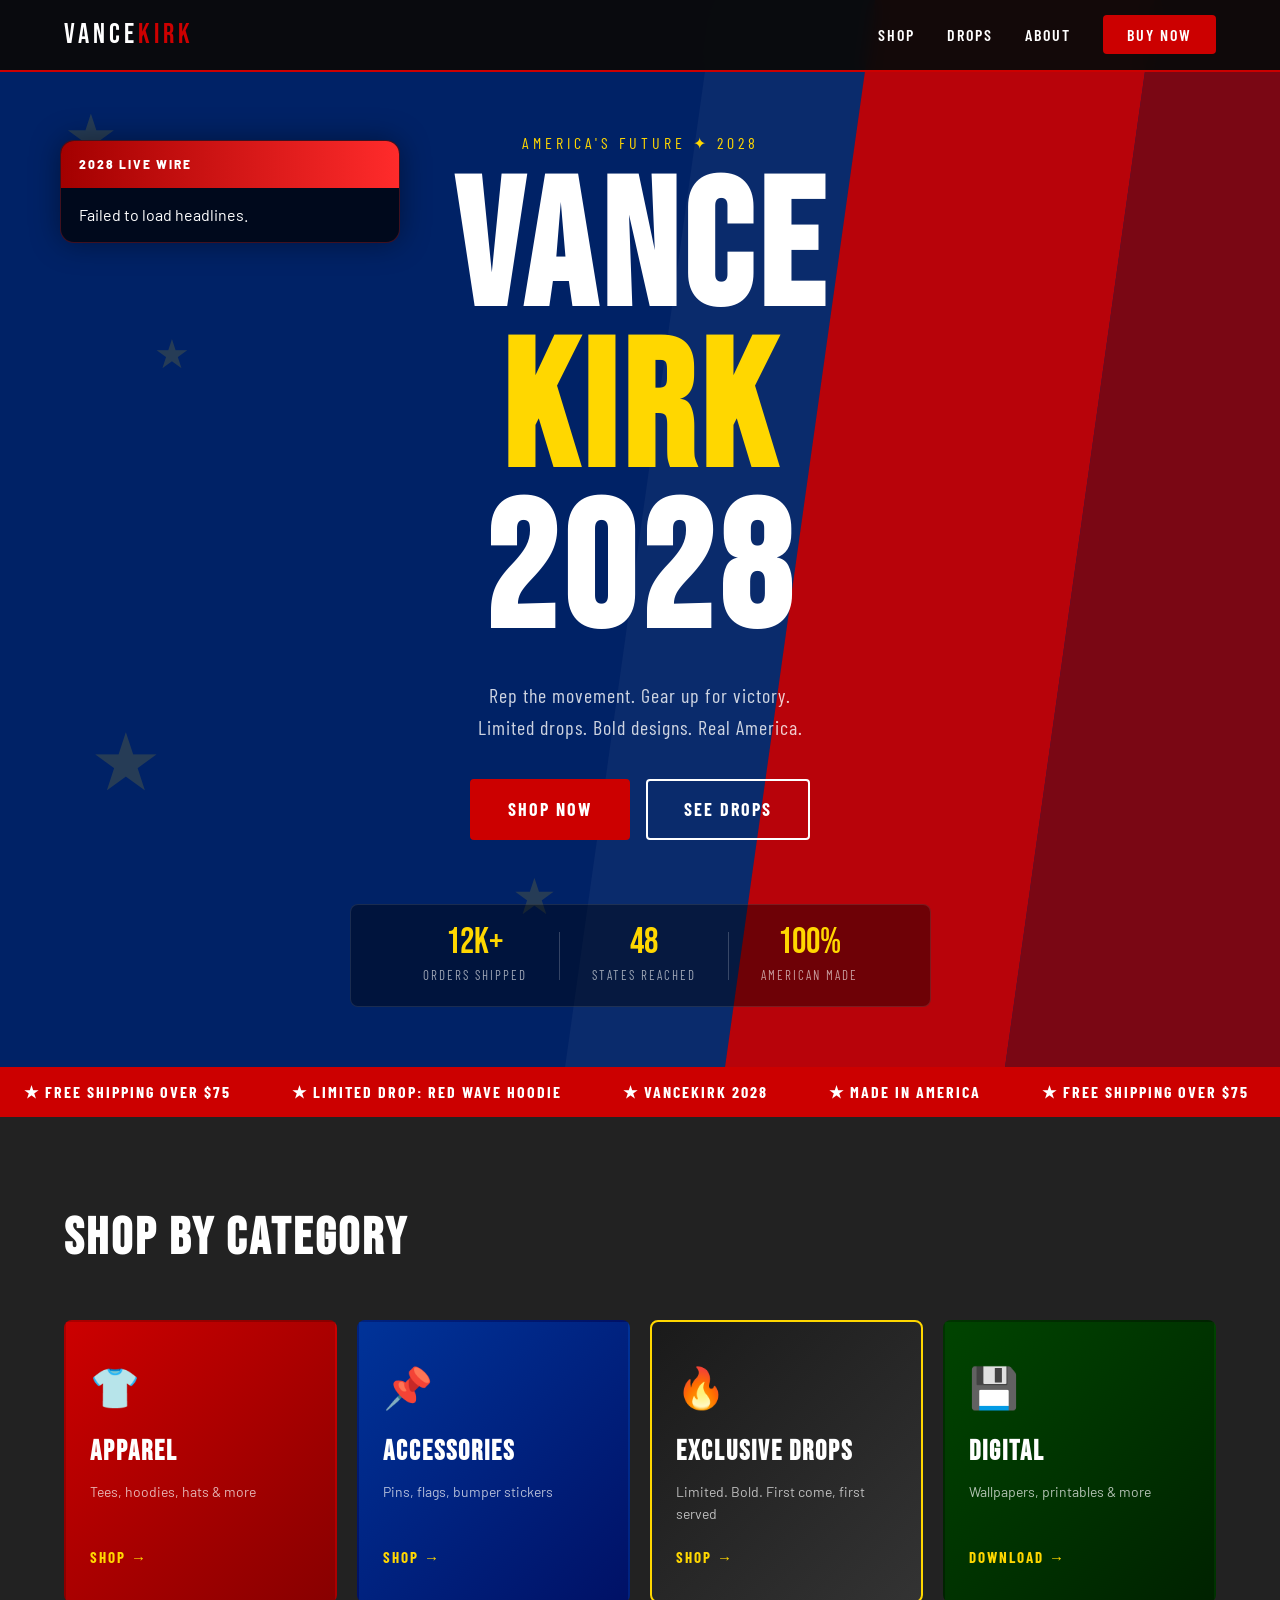
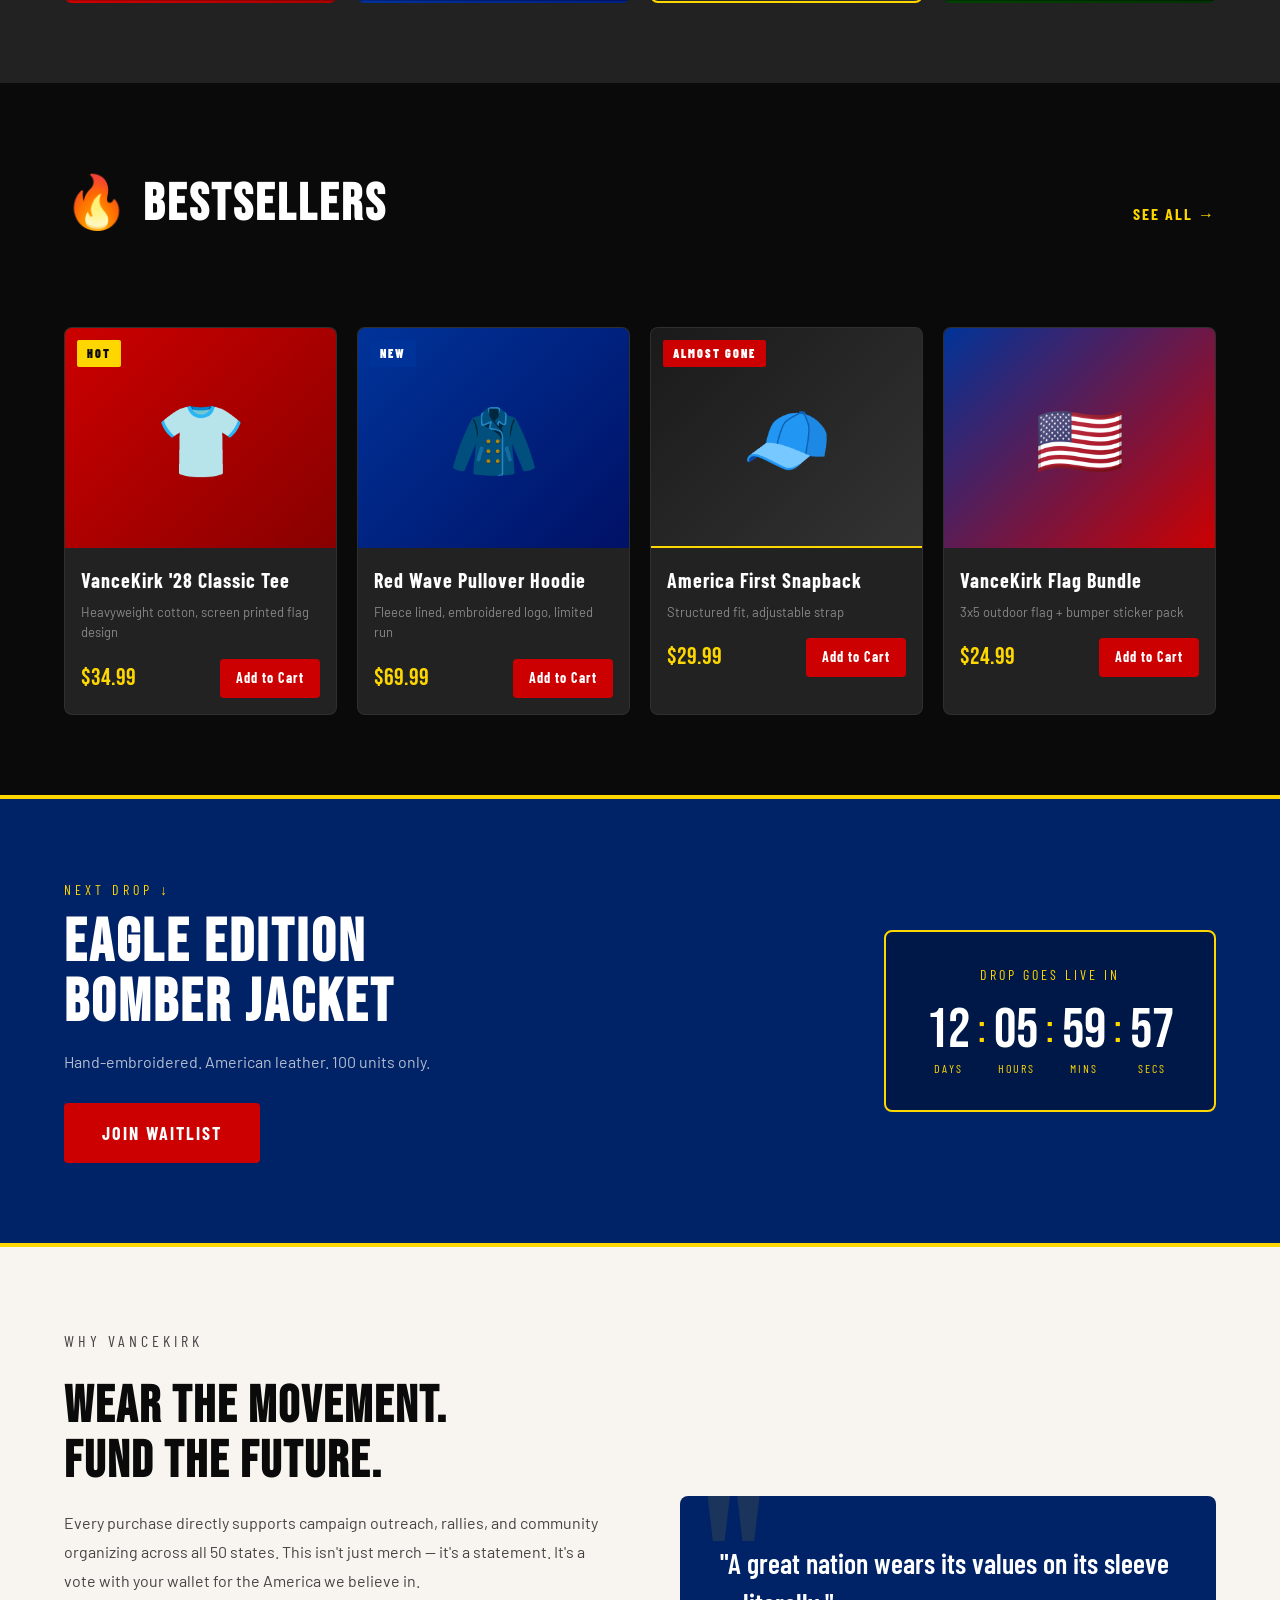
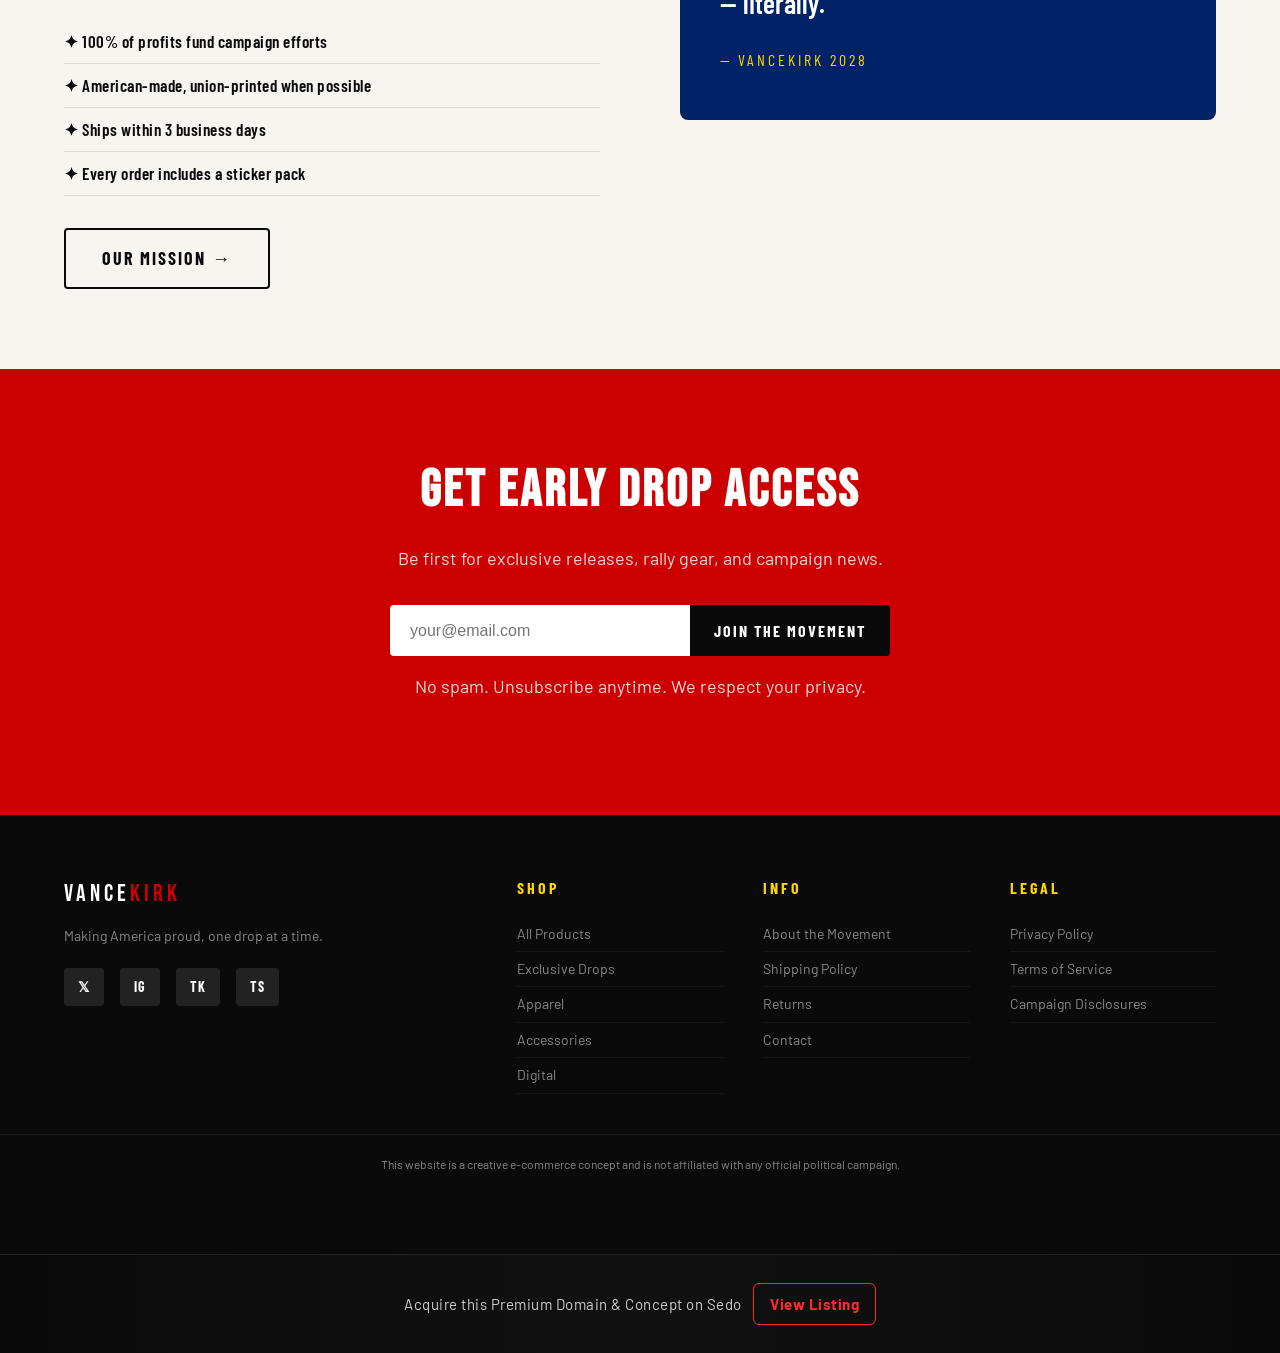
==== commit 406581b5: "Refactor news API integration to use RSS feed and improve error handling in floating news section" ====
--- a/index.html
+++ b/index.html
@@ -286,42 +286,35 @@
 
 
 <script>
-const API_KEY = "b7fed2b175342851cdd13ce3294f4453";
-
-const query = encodeURIComponent(
-  'Trump OR "JD Vance" OR "Charlie Kirk" OR "2028 election" OR "Erika Kirk" OR "Republican" OR "Elon Musk"'
-);
-
-fetch(`https://gnews.io/api/v4/search?q=${query}&lang=en&country=us&max=5&apikey=${API_KEY}`)
-  .then(res => res.json())
-  .then(data => {
+const rssUrl =
+  "https://rss.nytimes.com/services/xml/rss/nyt/Politics.xml";
+
+fetch(
+  `https://api.rss2json.com/v1/api.json?rss_url=${encodeURIComponent(rssUrl)}`
+)
+  .then((res) => res.json())
+  .then((data) => {
     const container = document.getElementById("news-feed");
 
-    if (!data.articles || data.articles.length === 0) {
-      container.innerHTML =
-        "<div class='floating-news-item'>No news available.</div>";
-      return;
-    }
-
     container.innerHTML = "";
 
-    data.articles.forEach(article => {
+    data.items.slice(0, 5).forEach((article) => {
       const item = document.createElement("div");
 
       item.className = "floating-news-item";
 
       item.innerHTML = `
-        <a href="${article.url}" target="_blank">
+        <a href="${article.link}" target="_blank">
           <h3>${article.title}</h3>
-          <p>${article.source.name}</p>
+          <p>${article.author || "Politics Feed"}</p>
         </a>
       `;
 
       container.appendChild(item);
     });
   })
-  .catch(error => {
-    console.log(error);
+  .catch((err) => {
+    console.log(err);
 
     document.getElementById("news-feed").innerHTML =
       "<div class='floating-news-item'>Failed to load headlines.</div>";
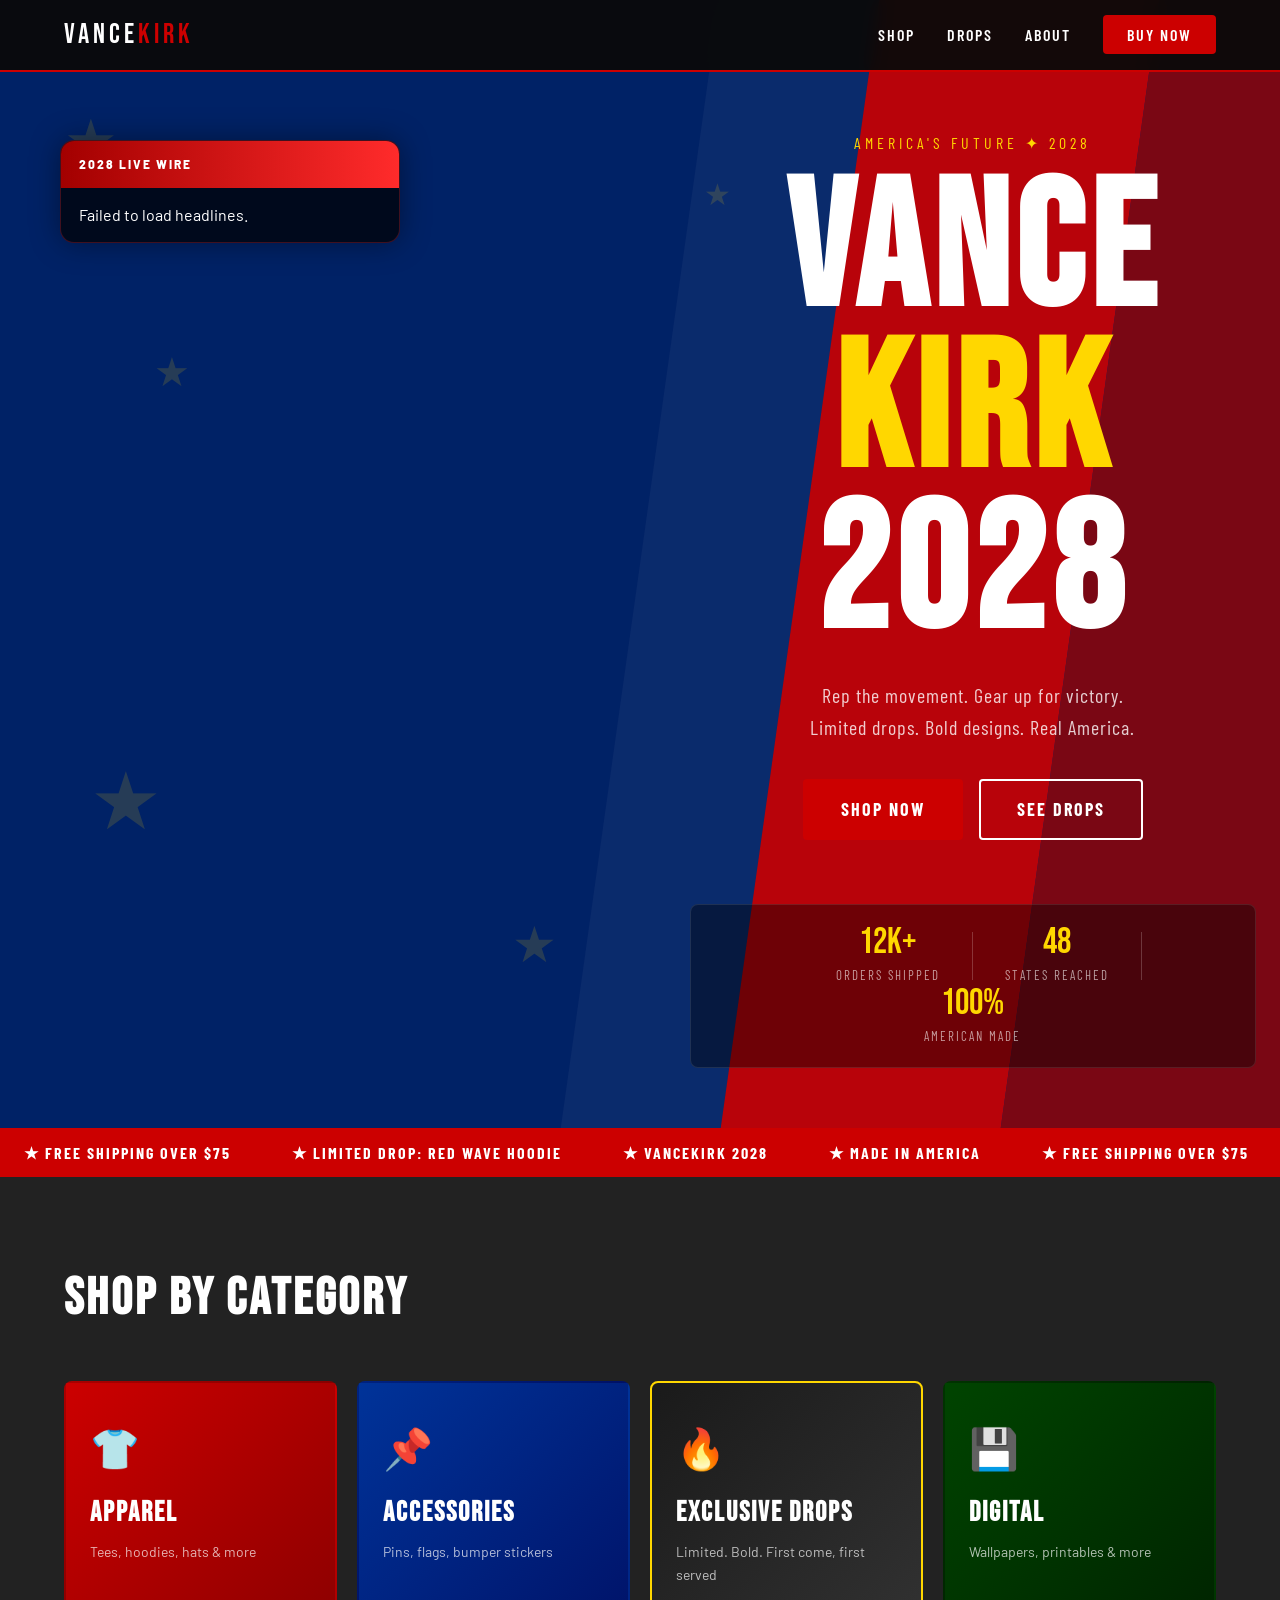
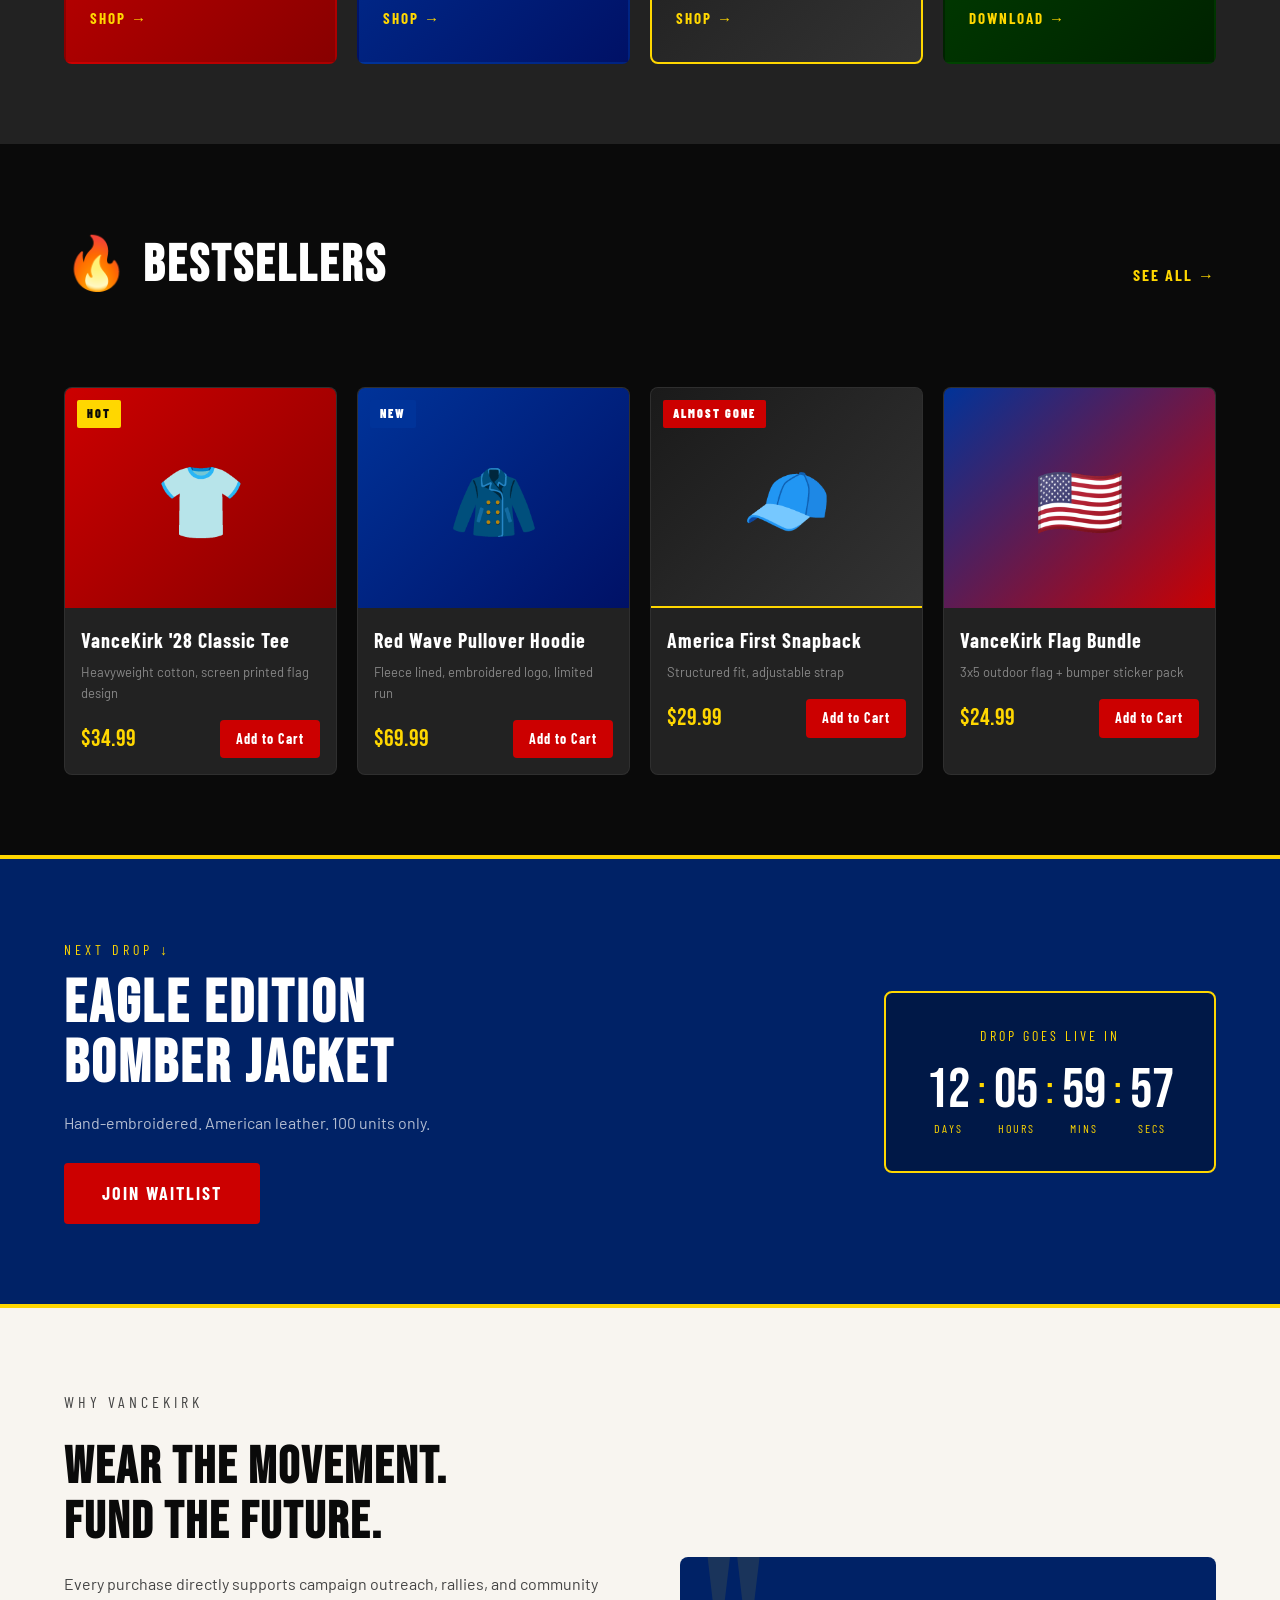
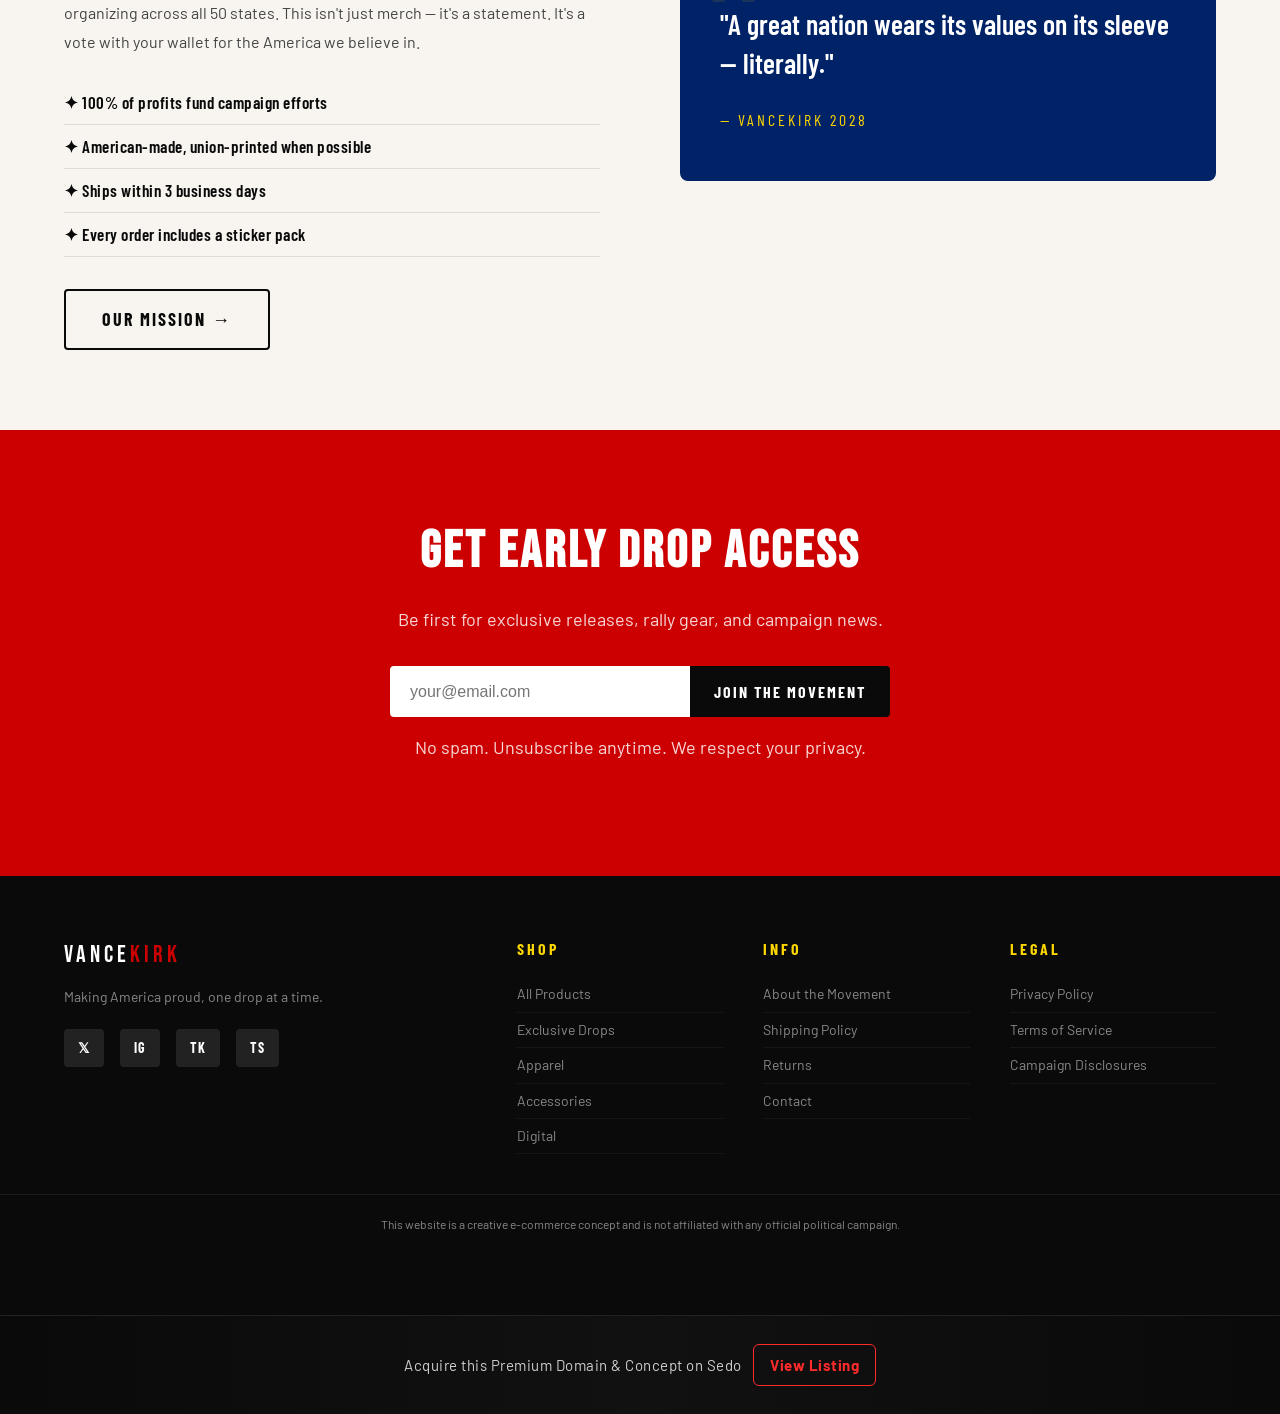
==== commit cd95ac0e: "Add domain sale promotion to about, drops, and shop pages & added nofollow tag" ====
--- a/index.html
+++ b/index.html
@@ -31,6 +31,9 @@
 
   <!-- HERO -->
   <section class="hero">
+    <p class="hero-subtext">
+VanceKirk 2028 tracks the culture, media, politics, and momentum shaping the next American era.
+</p>
     <div class="floating-news">
   <div class="floating-news-header">
     2028 LIVE WIRE
@@ -304,7 +307,7 @@
       item.className = "floating-news-item";
 
       item.innerHTML = `
-        <a href="${article.link}" target="_blank">
+        <a href="${article.link}" target="_blank" rel="nofollow">
           <h3>${article.title}</h3>
           <p>${article.author || "Politics Feed"}</p>
         </a>
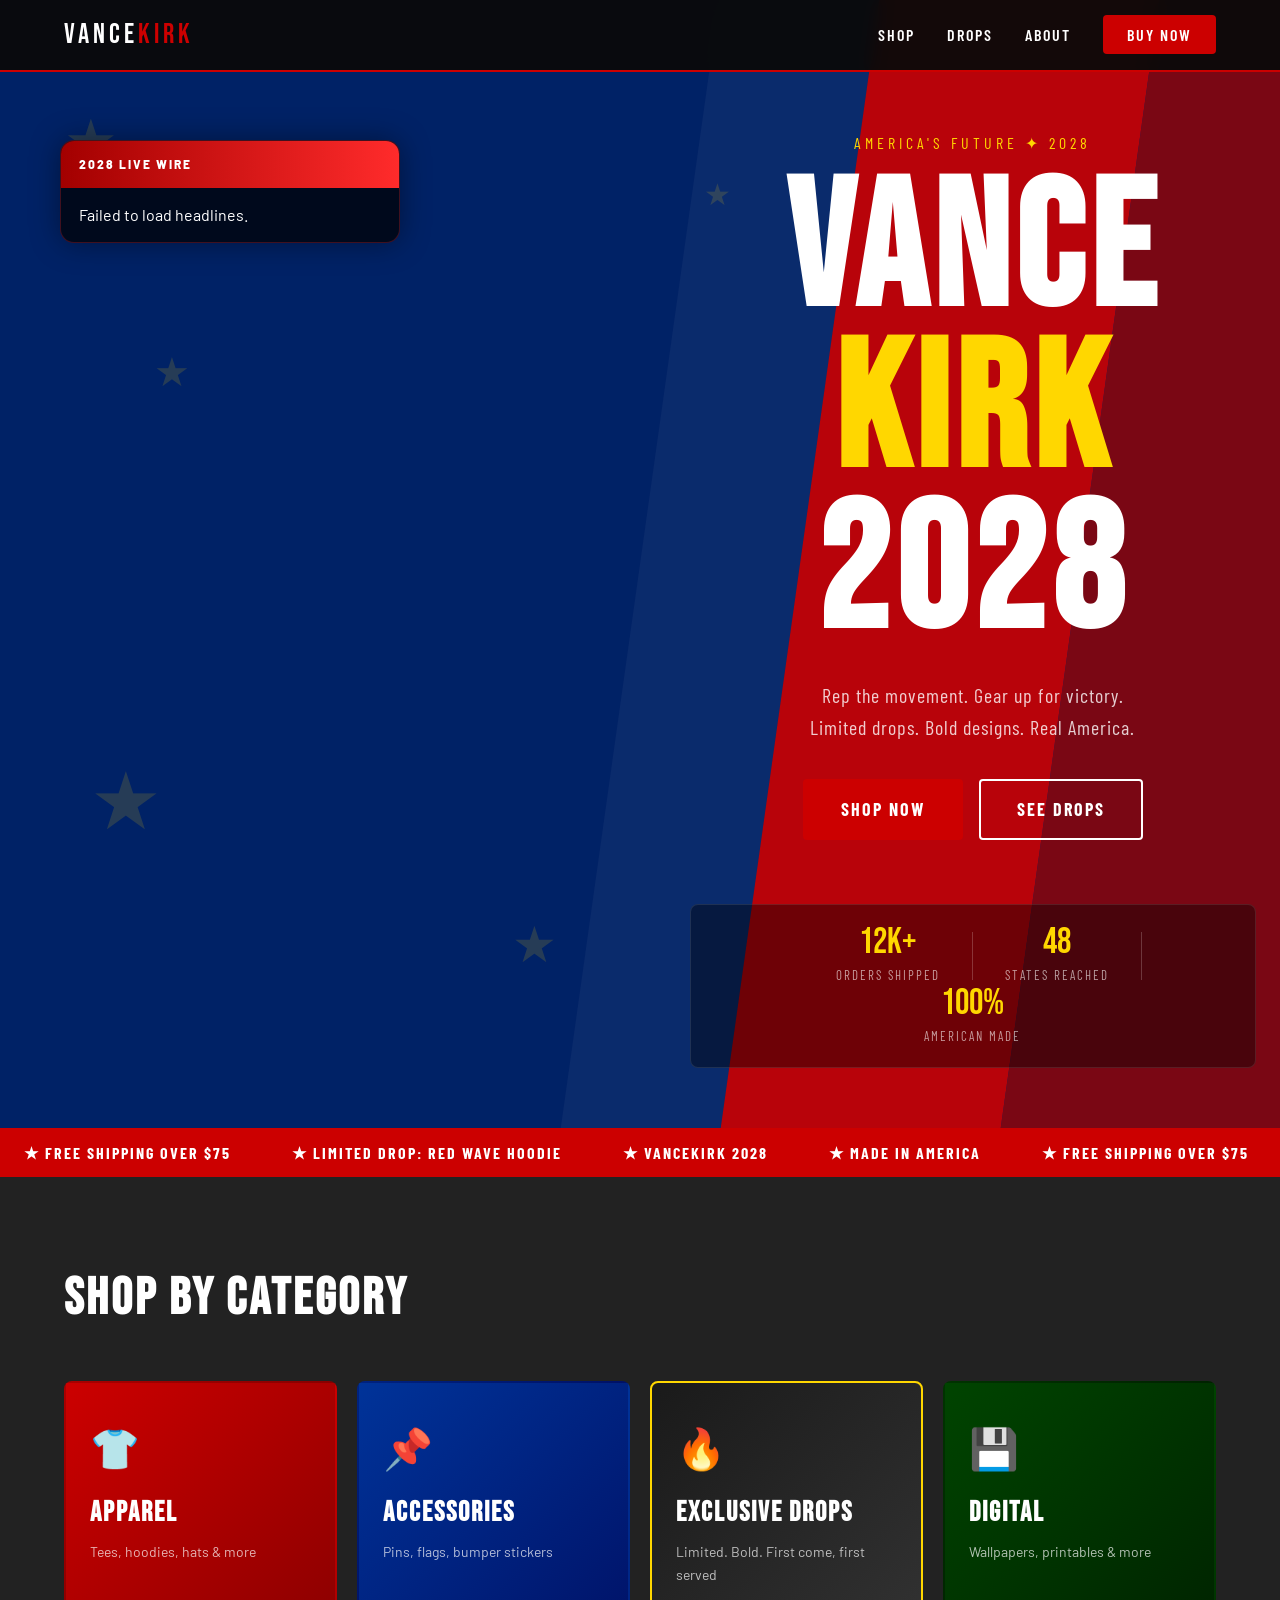
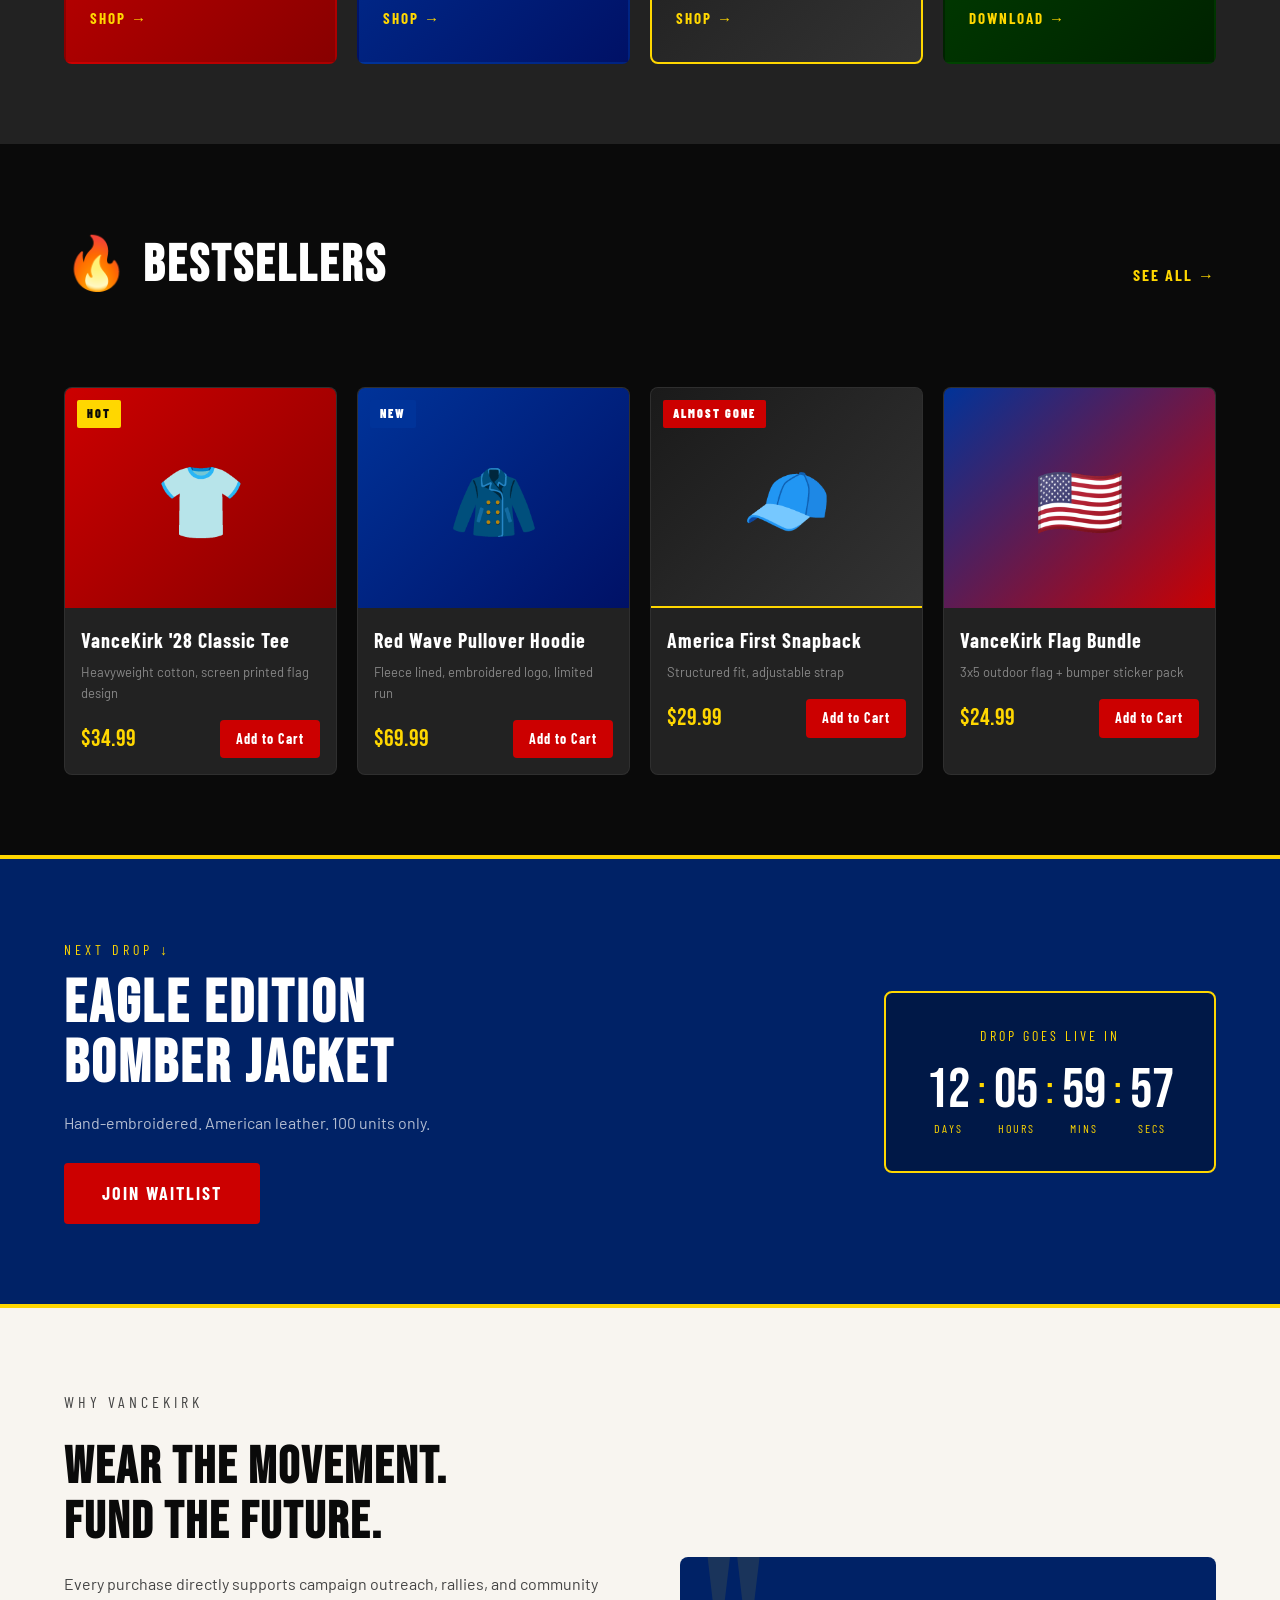
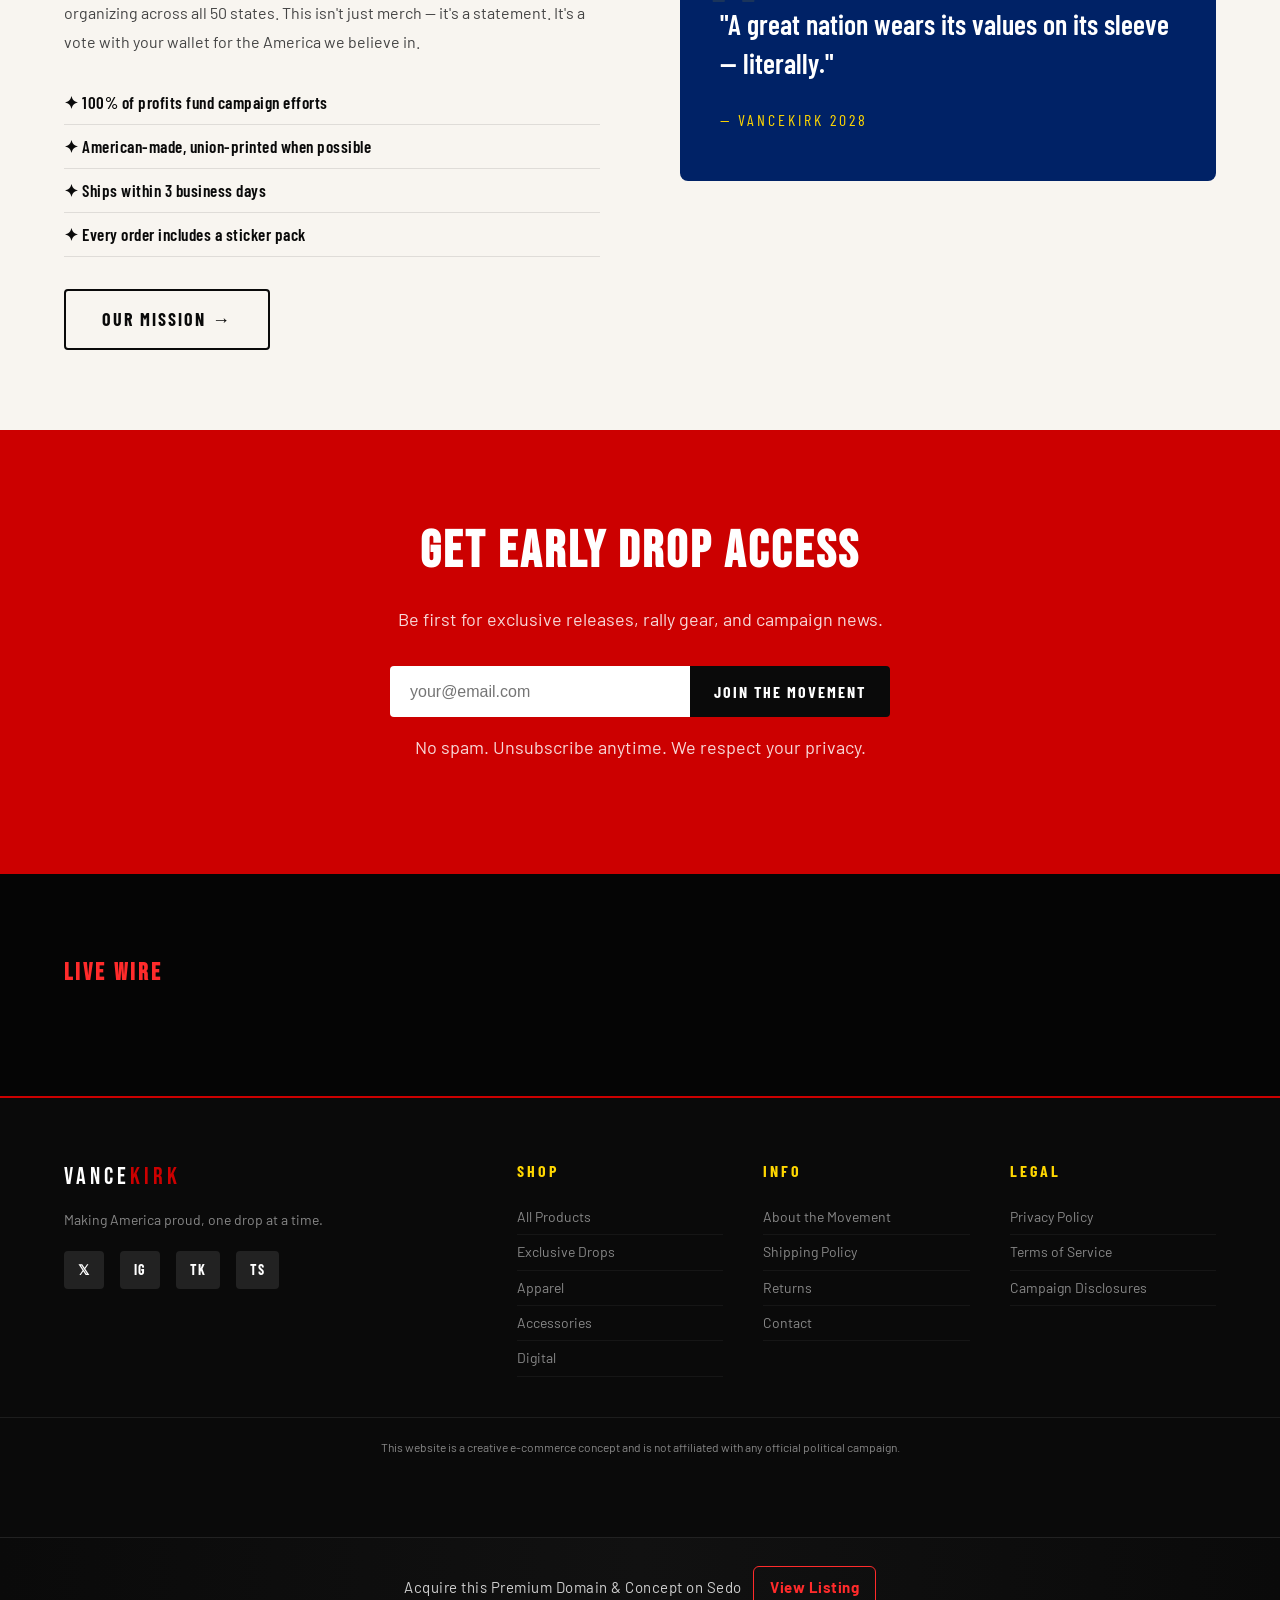
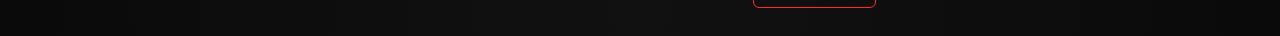
==== commit d50e2b7c: "Add mobile news section and update link for quick access" ====
--- a/index.html
+++ b/index.html
@@ -26,6 +26,9 @@
       <a href="shop.html">Shop</a>
       <a href="drops.html">Drops</a>
       <a href="about.html">About</a>
+      <a href="#mobile-news-section" class="mobile-wire-btn">
+  LIVE WIRE
+</a>
     </div>
   </nav>
 
@@ -244,6 +247,13 @@
     </div>
   </section>
 
+  <section id="mobile-news-section" class="mobile-news-section">
+    <div class="container">
+      <h2>LIVE WIRE</h2>
+      <div id="mobile-news-feed"></div>
+    </div>
+  </section>
+
   <!-- FOOTER -->
   <footer class="footer">
     <div class="container footer-inner">
@@ -298,6 +308,7 @@
   .then((res) => res.json())
   .then((data) => {
     const container = document.getElementById("news-feed");
+    const mobileContainer = document.getElementById("mobile-news-feed");
 
     container.innerHTML = "";
 
@@ -314,6 +325,7 @@
       `;
 
       container.appendChild(item);
+      mobileContainer.appendChild(item.cloneNode(true));
     });
   })
   .catch((err) => {
--- a/css/style.css
+++ b/css/style.css
@@ -952,6 +952,17 @@
   .categories-grid { grid-template-columns: 1fr; }
   .products-grid { grid-template-columns: 1fr; }
   .shop-grid { grid-template-columns: 1fr; }
+  .hero {
+    flex-direction: column;
+    justify-content: center;
+    align-items: center;
+    padding-top: 70px;
+  }
+  .hero-subtext {
+    text-align: center;
+    padding: 0 20px;
+    max-width: 600px;
+  }
   .hero-title { font-size: 72px; }
   .drop-inner { flex-direction: column; }
   .countdown-box { min-width: unset; width: 100%; }
@@ -1053,14 +1064,51 @@
   transform: translateX(4px);
 }
 
-/* MOBILE */
-
-@media (max-width: 900px) {
+.mobile-wire-btn {
+  display: none;
+}
+
+@media (max-width: 768px) {
+
   .floating-news {
-    position: relative;
-    top: auto;
-    left: auto;
-    width: calc(100% - 40px);
-    margin: 30px auto;
+    display: none;
   }
+
+  .mobile-wire-btn {
+    display: block;
+   color: #ff2b2b !important;
+    text-decoration: none;
+    font-size: 22px;
+    font-weight: 800;
+    letter-spacing: 3px;
+    text-transform: uppercase;
+    padding: 28px 0;
+    border-bottom: 1px solid rgba(255,255,255,0.08);
+    margin: 0;
+    background: transparent;
+    width: 100%;
+    text-align: left;
+  }
+}
+@media (max-width: 768px) {
+
+  .floating-news {
+    display: none !important;
+  }
+
+  .hero-content {
+    padding-top: 120px;
+  }
+}
+
+.mobile-news-section {
+  padding: 80px 24px;
+  background: #050505;
+}
+
+.mobile-news-section h2 {
+  font-family: var(--font-display);
+  color: #ff2b2b;
+  margin-bottom: 24px;
+  letter-spacing: 3px;
 }
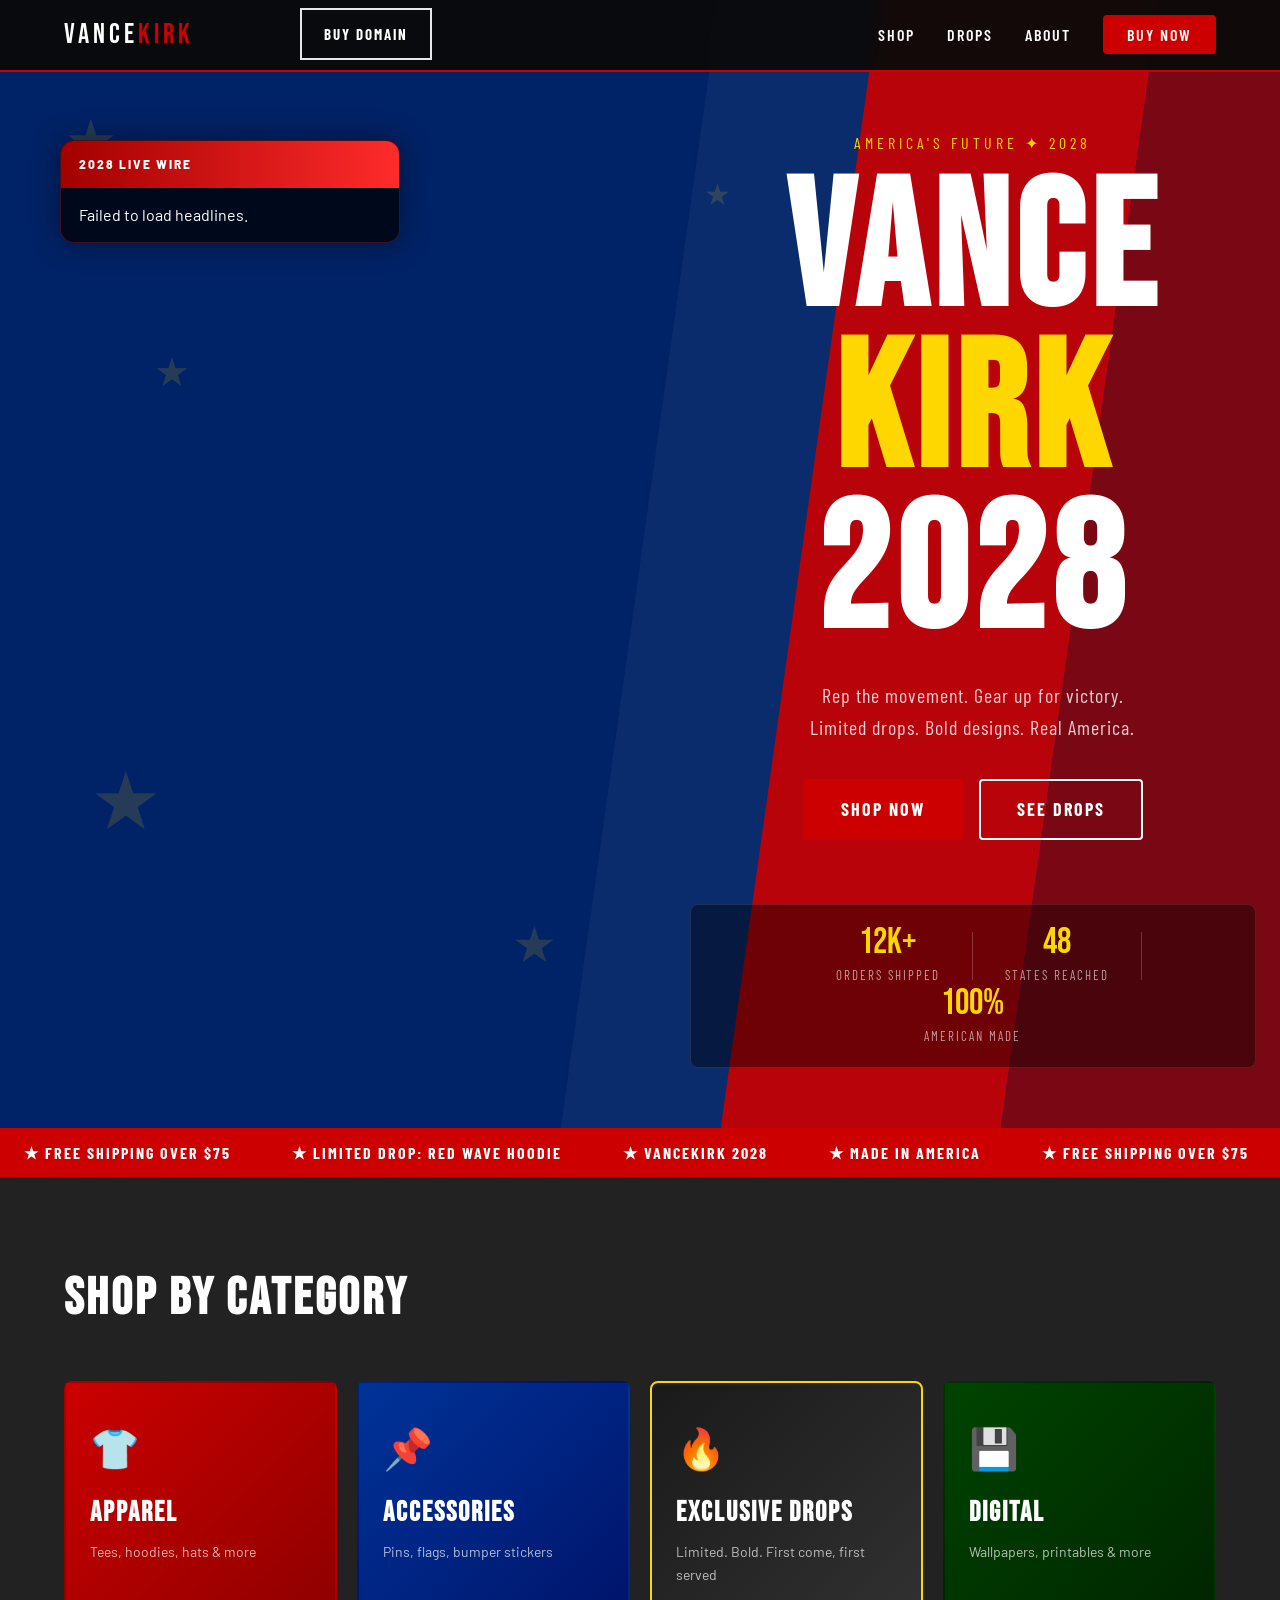
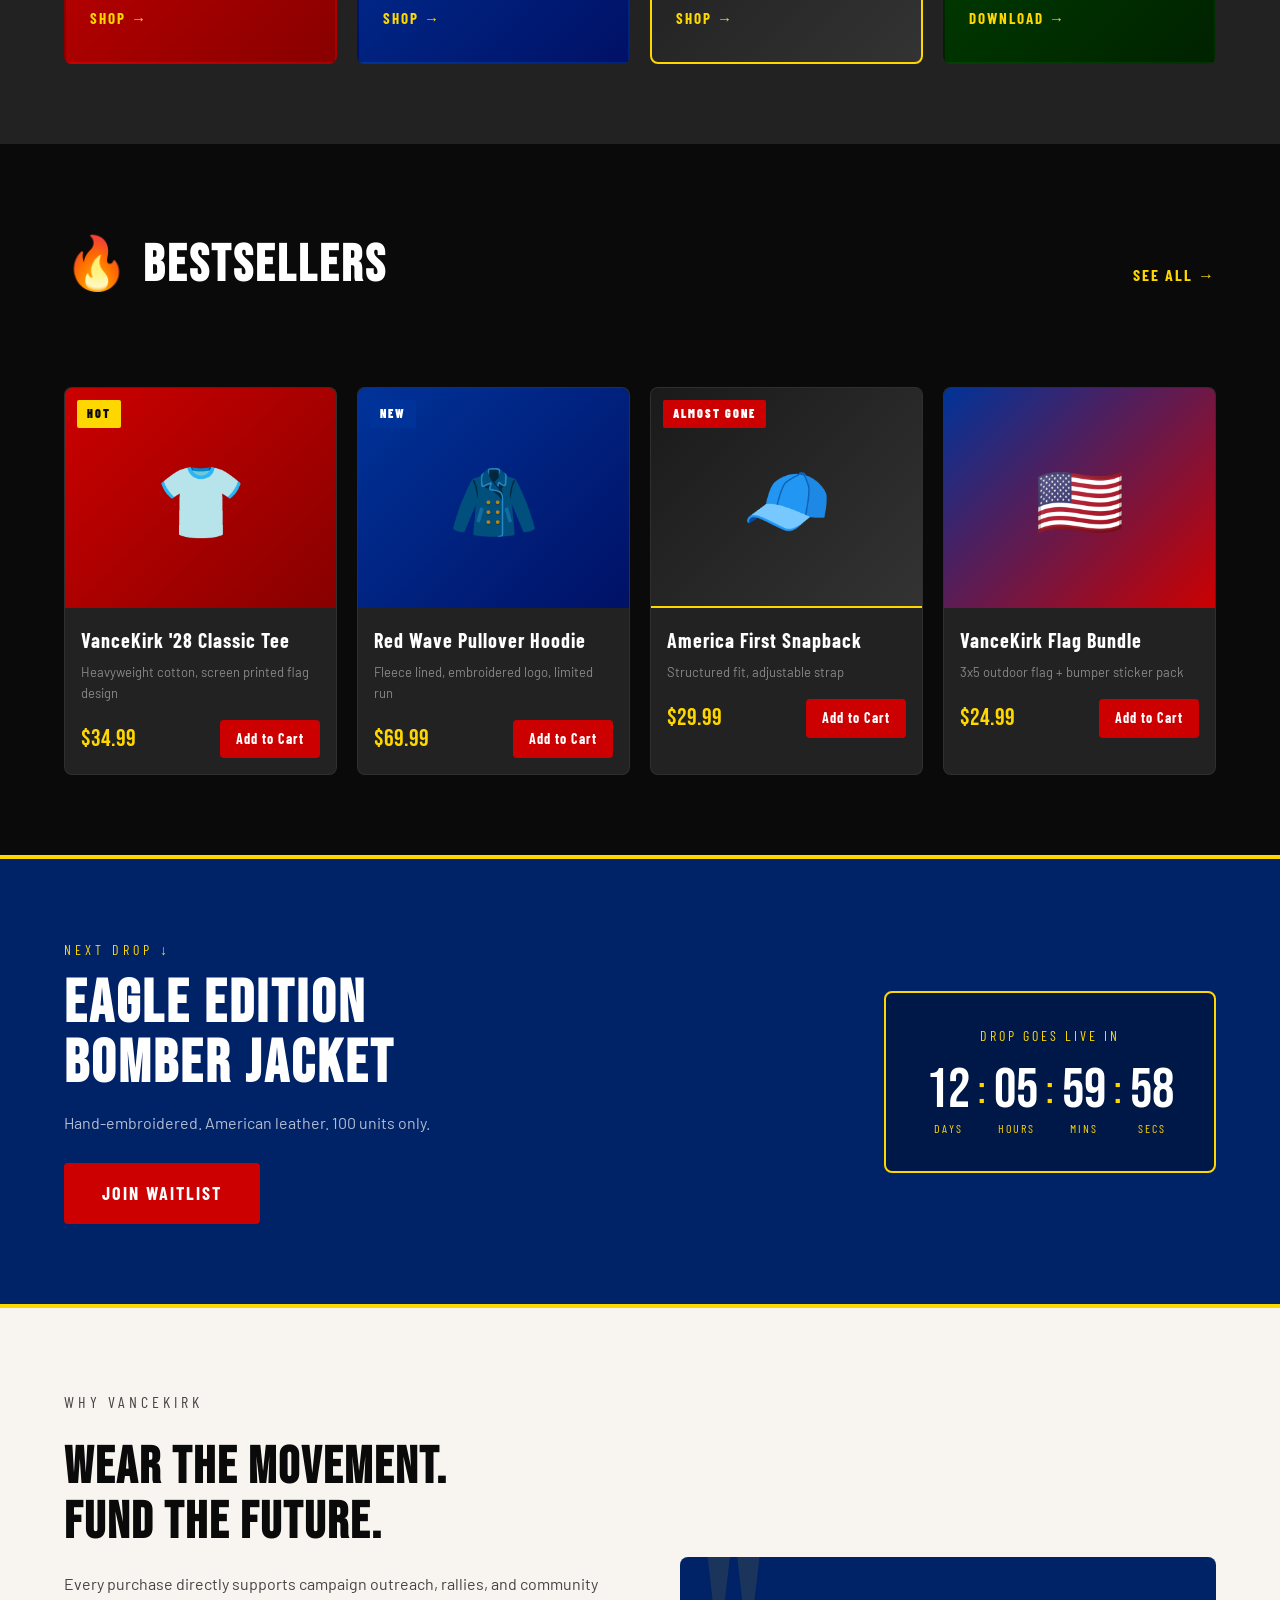
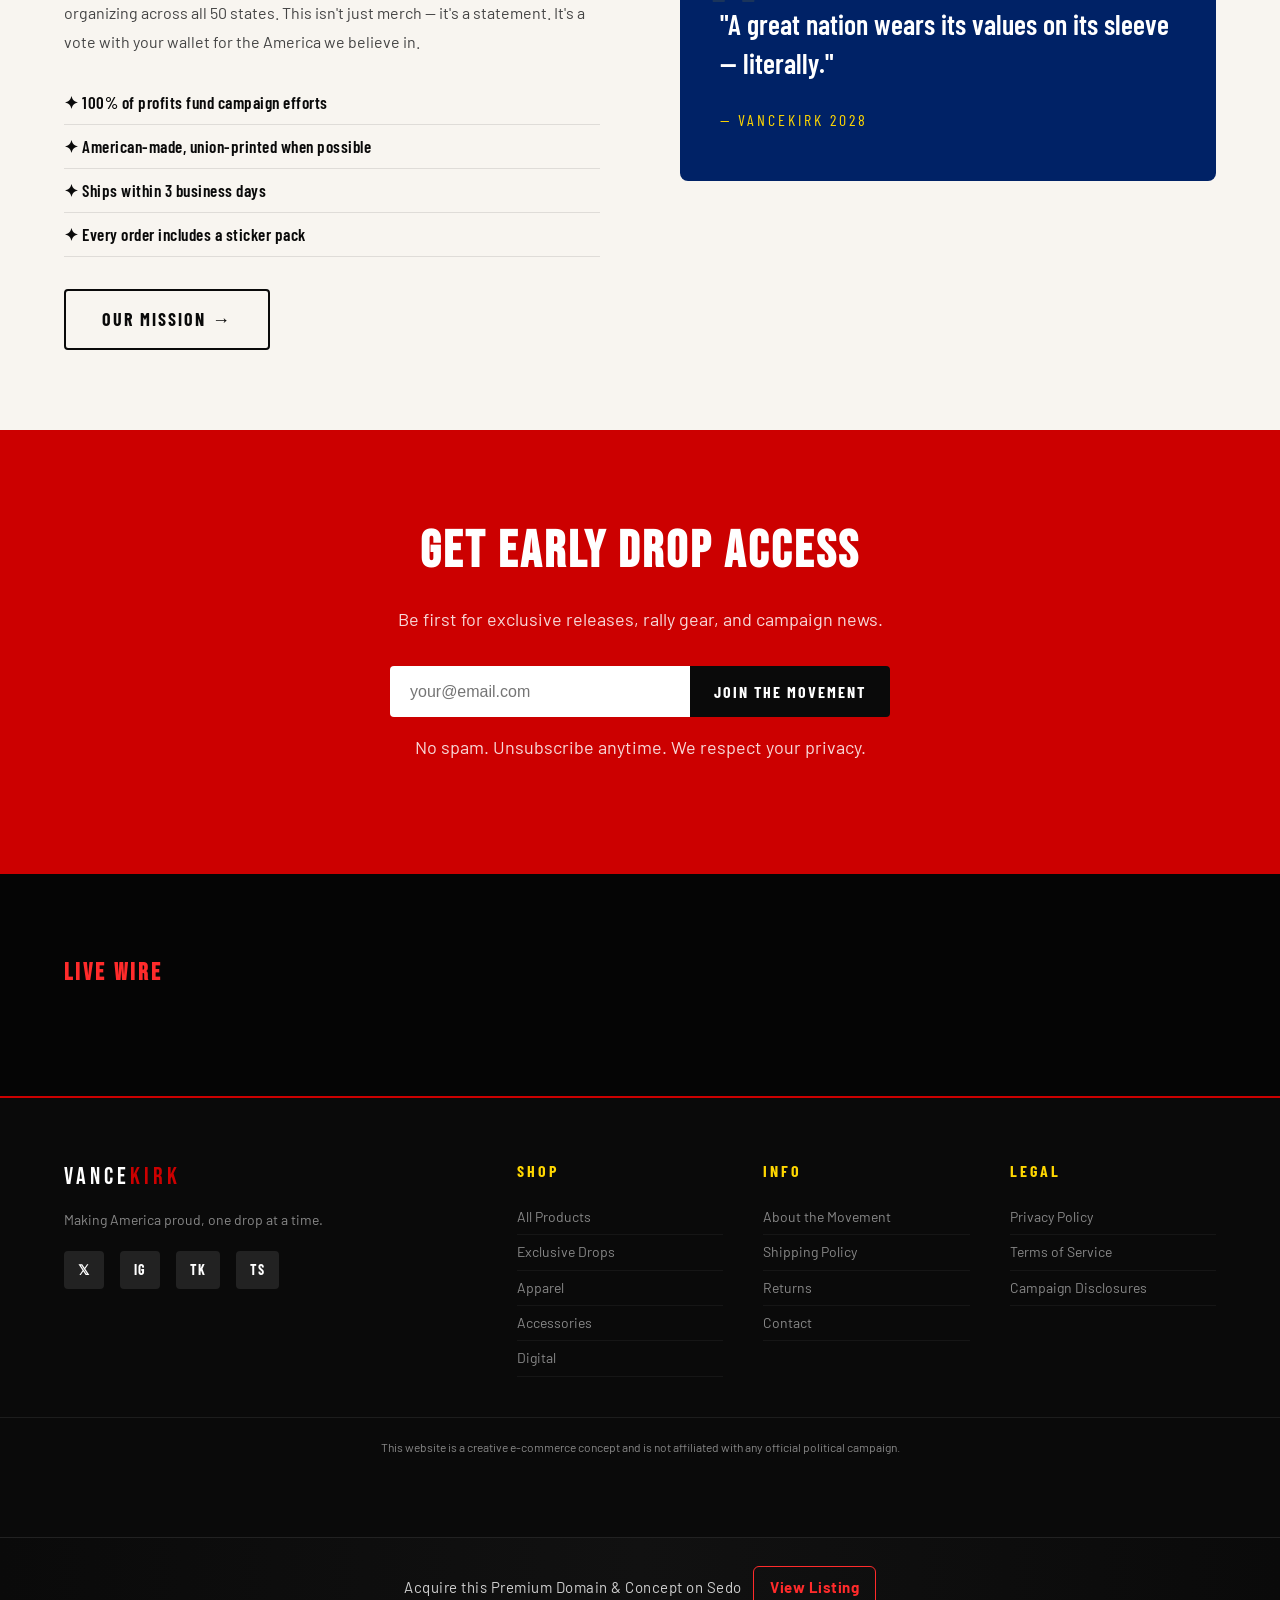
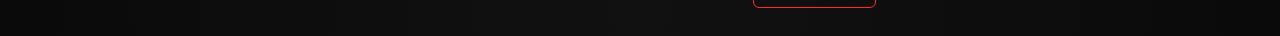
==== commit 2fd65996: "Add domain button to navbar for quick access to domain purchase" ====
--- a/index.html
+++ b/index.html
@@ -14,6 +14,11 @@
   <nav class="navbar">
     <div class="nav-inner">
       <a href="index.html" class="logo">VANCE<span>KIRK</span></a>
+      <a href="https://sedo.com/search/details/?domain=vancekirk.store"
+   target="_blank"
+   class="nav-domain-btn">
+   BUY DOMAIN
+</a>
       <ul class="nav-links">
         <li><a href="shop.html">Shop</a></li>
         <li><a href="drops.html">Drops</a></li>
--- a/css/style.css
+++ b/css/style.css
@@ -1111,4 +1111,59 @@
   color: #ff2b2b;
   margin-bottom: 24px;
   letter-spacing: 3px;
+}
+
+/* DOMAIN BUTTON */
+
+.nav-domain-btn {
+position: absolute !important;
+
+  top: 8px !important;
+  left: 300px !important;
+
+  transform: none !important;
+  display: inline-flex;
+  align-items: center;
+  justify-content: center;
+
+  padding: 12px 22px;
+
+  border: 2px solid rgba(255,255,255,0.9);
+
+  color: white;
+  text-decoration: none;
+
+  font-family: var(--font-cond);
+  font-size: 15px;
+  font-weight: 700;
+  letter-spacing: 2px;
+  text-transform: uppercase;
+
+
+  transition: all 0.25s ease;
+}
+
+.nav-domain-btn:hover {
+  background: #ff1d1d;
+  border-color: #ff1d1d;
+}
+
+/* MOBILE */
+
+@media (max-width: 768px) {
+
+  .nav-domain-btn {
+    position: absolute;
+
+    top: 16px !important;
+   left: 61% !important;
+transform: translateX(-58%);
+
+    padding: 8px 14px;
+
+    font-size: 11px;
+    letter-spacing: 1.5px;
+
+    z-index: 1001;
+  }
 }
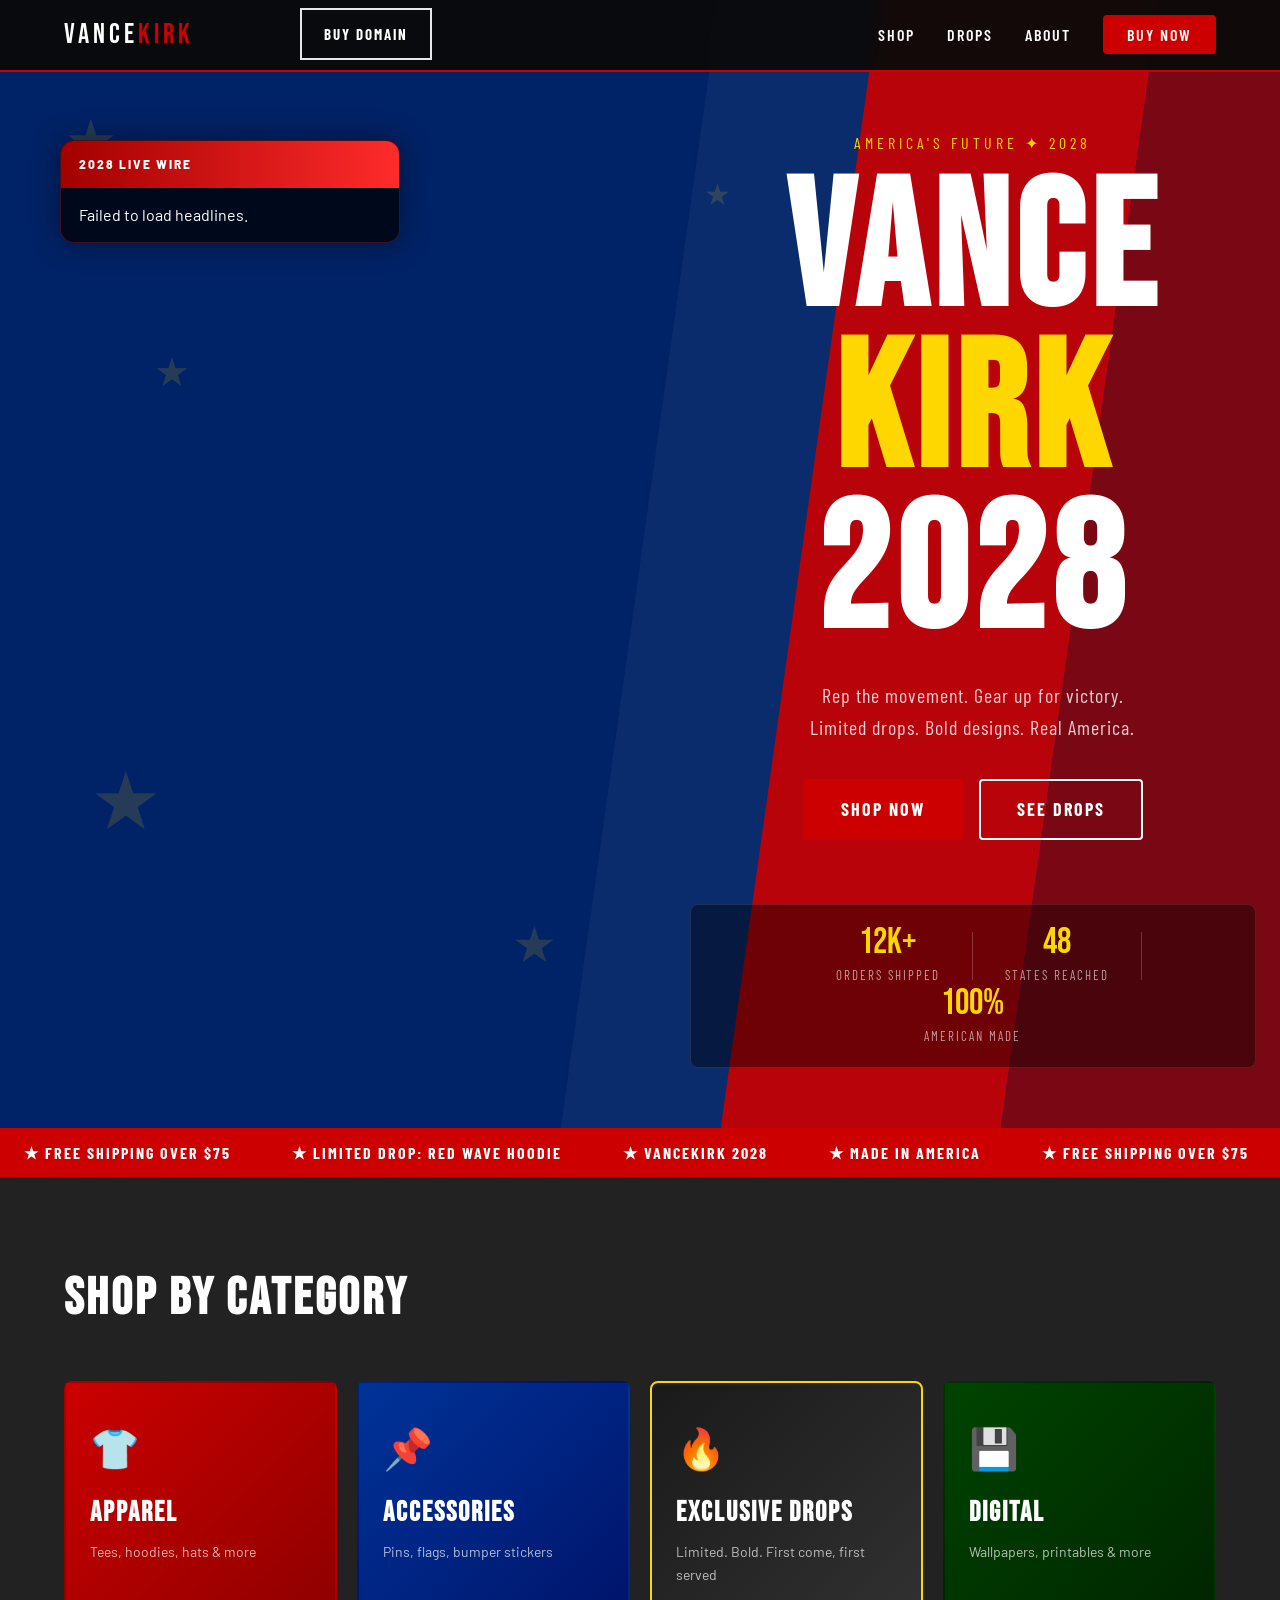
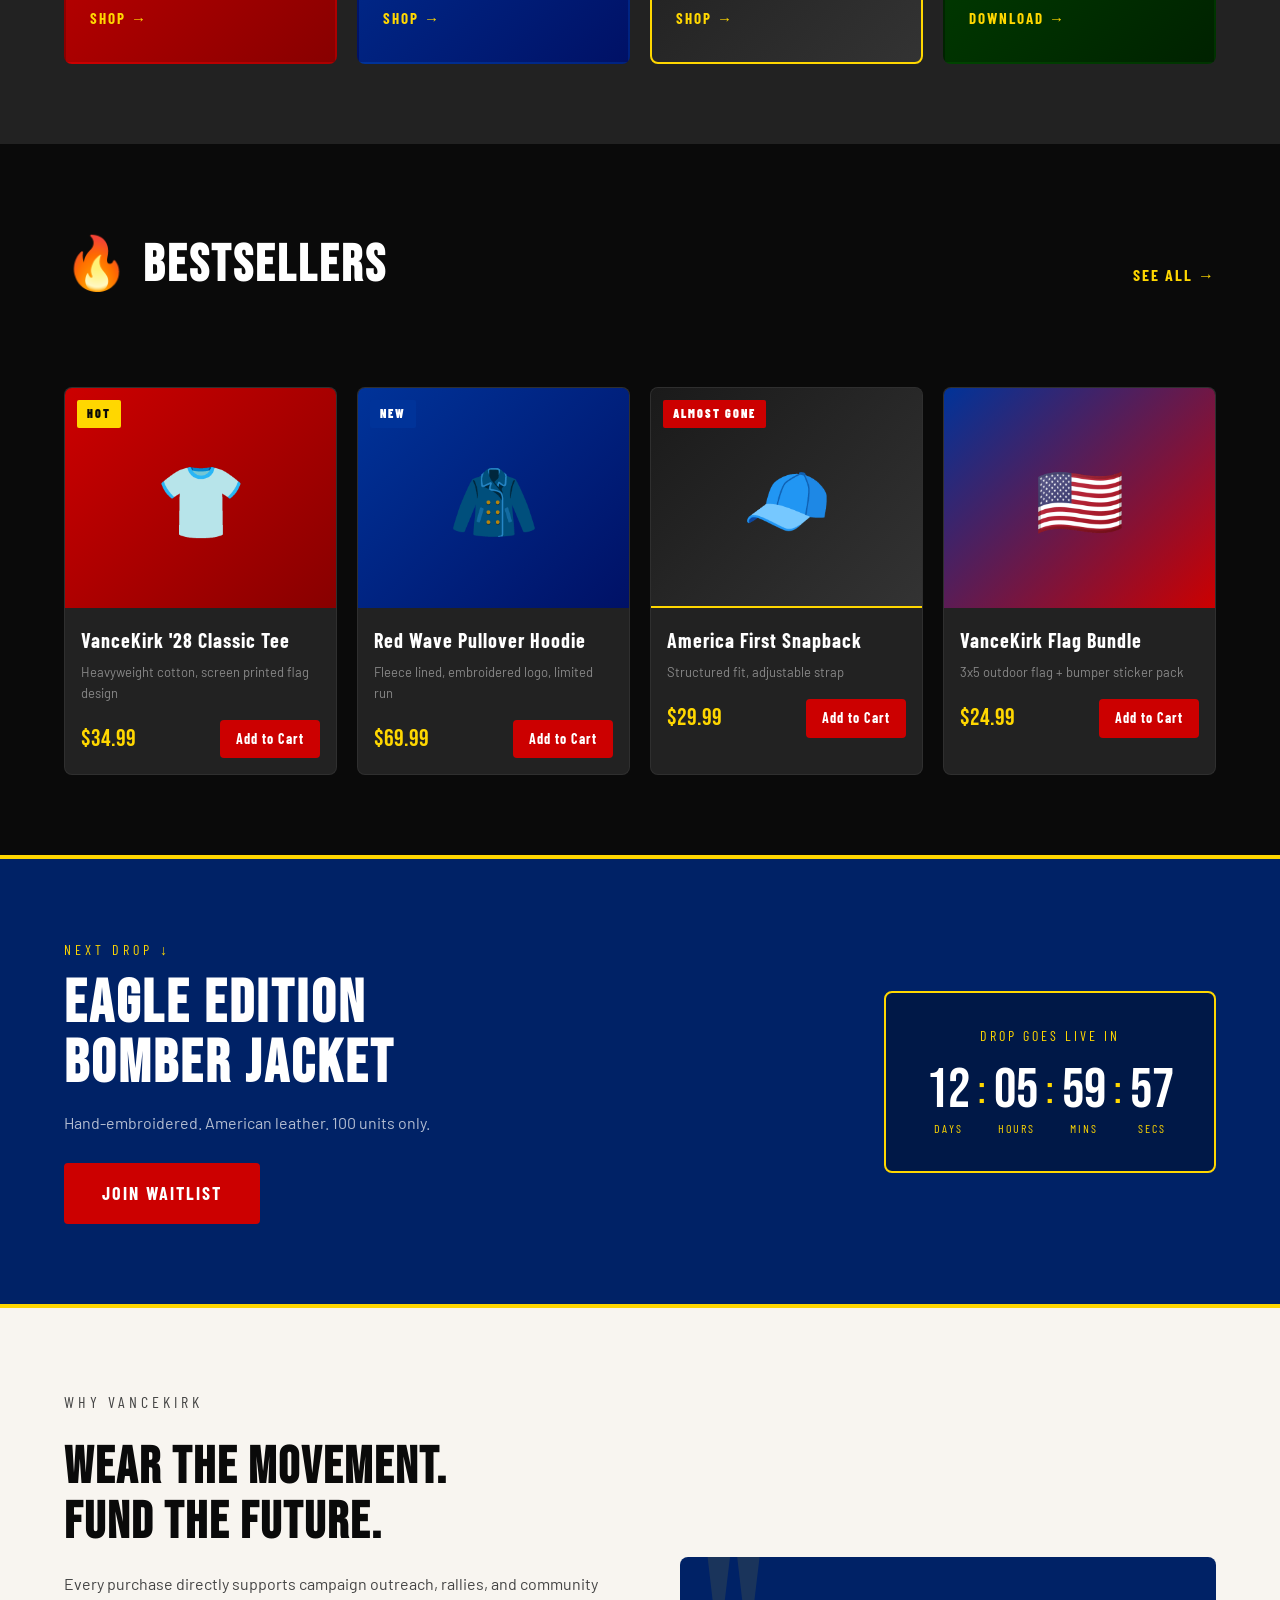
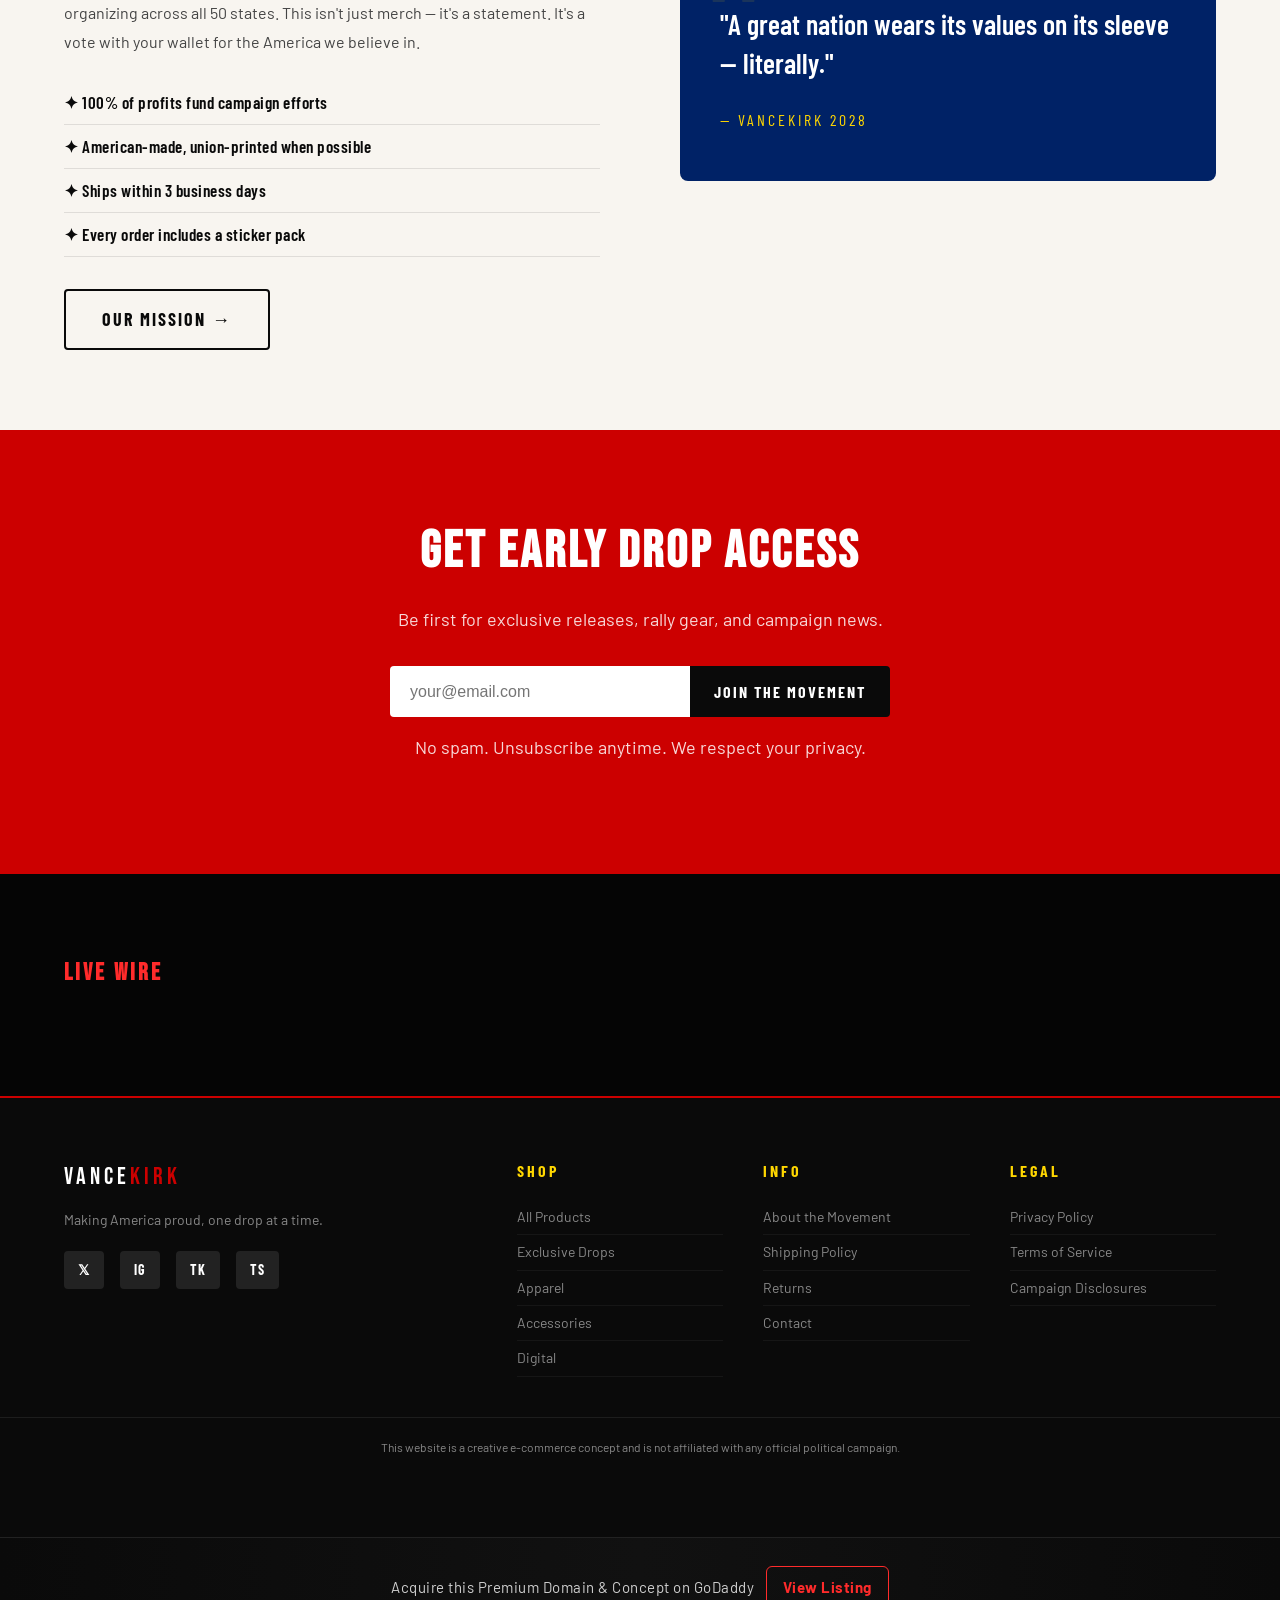
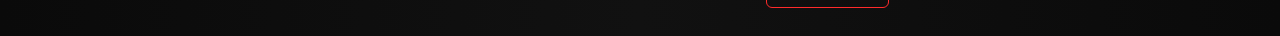
==== commit 887460b9: "Update domain links to GoDaddy for domain purchase and listing" ====
--- a/index.html
+++ b/index.html
@@ -14,7 +14,7 @@
   <nav class="navbar">
     <div class="nav-inner">
       <a href="index.html" class="logo">VANCE<span>KIRK</span></a>
-      <a href="https://sedo.com/search/details/?domain=vancekirk.store"
+      <a href="https://www.godaddy.com/en-in/domainsearch/find?premiumOnly=true&domainToCheck=vancekirk.store"
    target="_blank"
    class="nav-domain-btn">
    BUY DOMAIN
@@ -344,8 +344,8 @@
   <script src="js/main.js"></script>
 
   <div class="domain-sale">
-    Acquire this Premium Domain & Concept on Sedo
-  <a href="https://sedo.com/search/details/?domain=vancekirk.store" target="_blank">
+    Acquire this Premium Domain & Concept on GoDaddy
+  <a href="https://www.godaddy.com/en-in/domainsearch/find?premiumOnly=true&domainToCheck=vancekirk.store" target="_blank">
     View Listing
   </a>
 </div>
